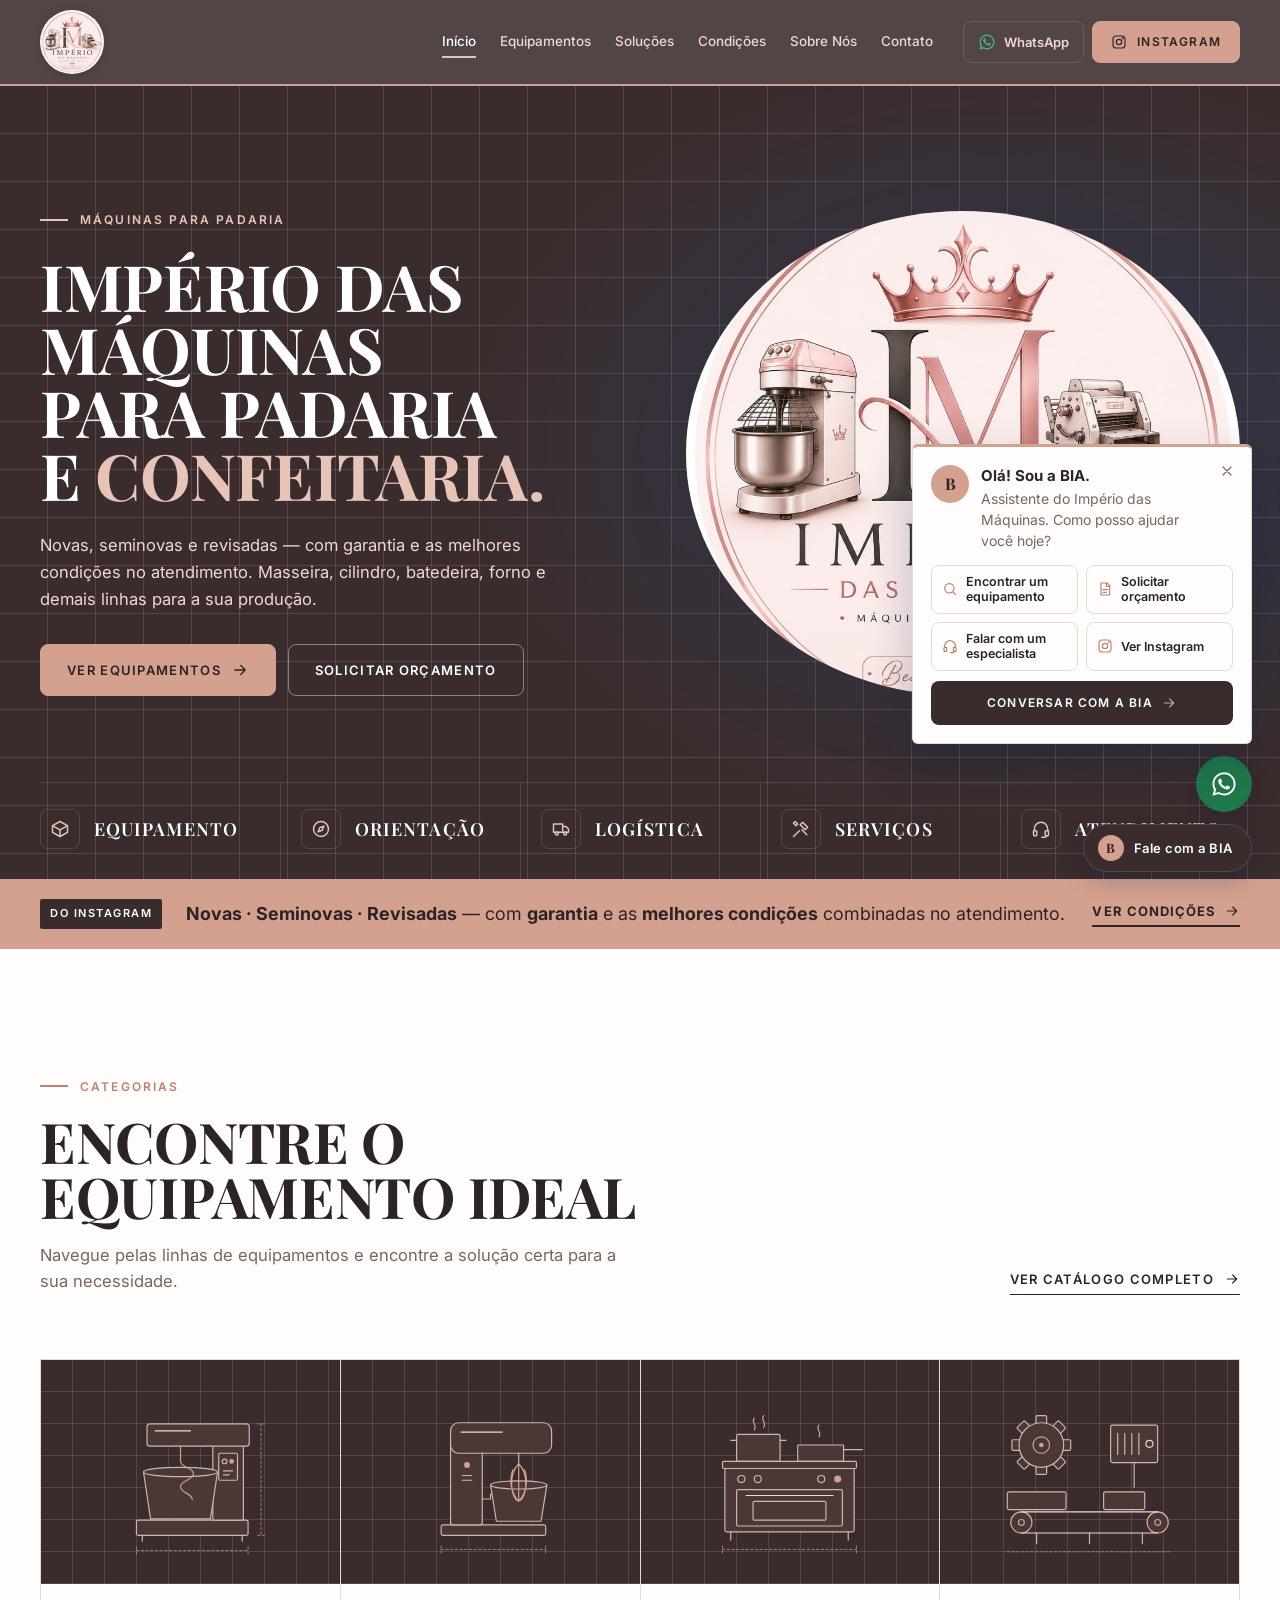
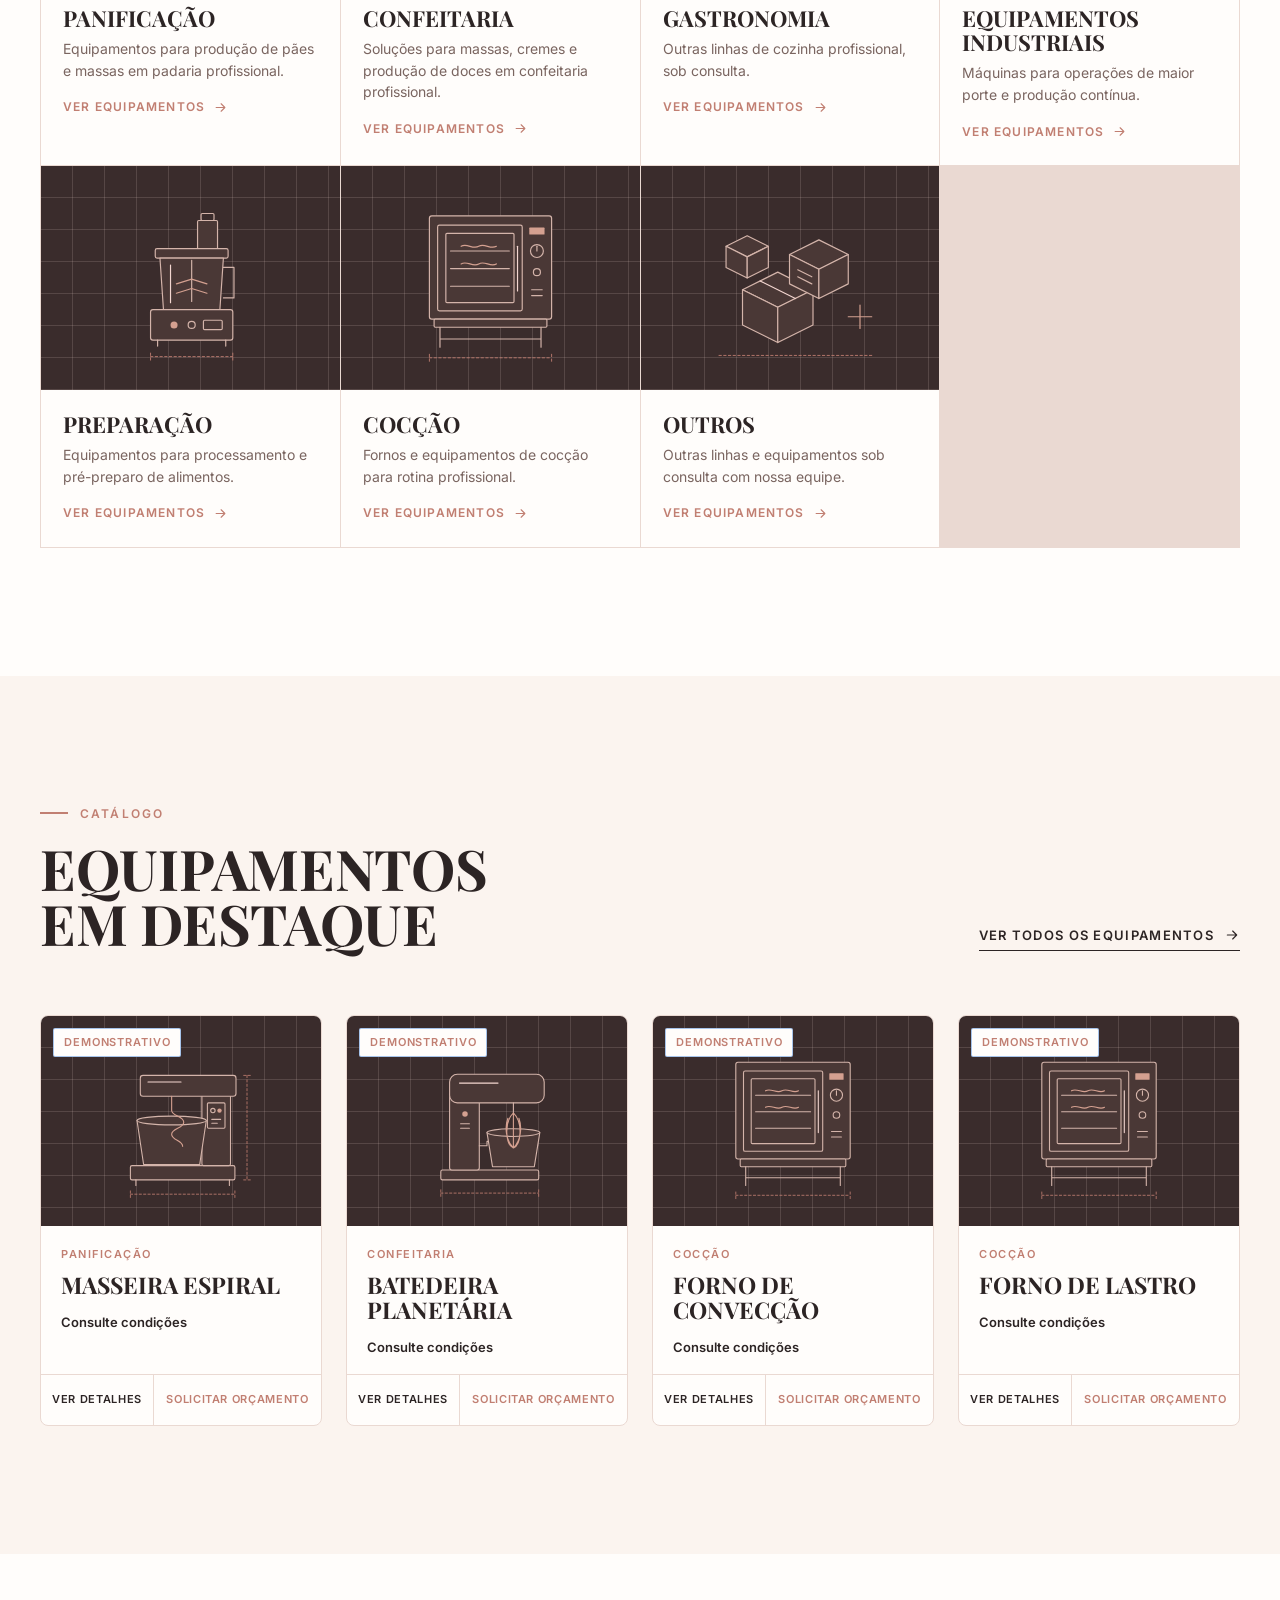
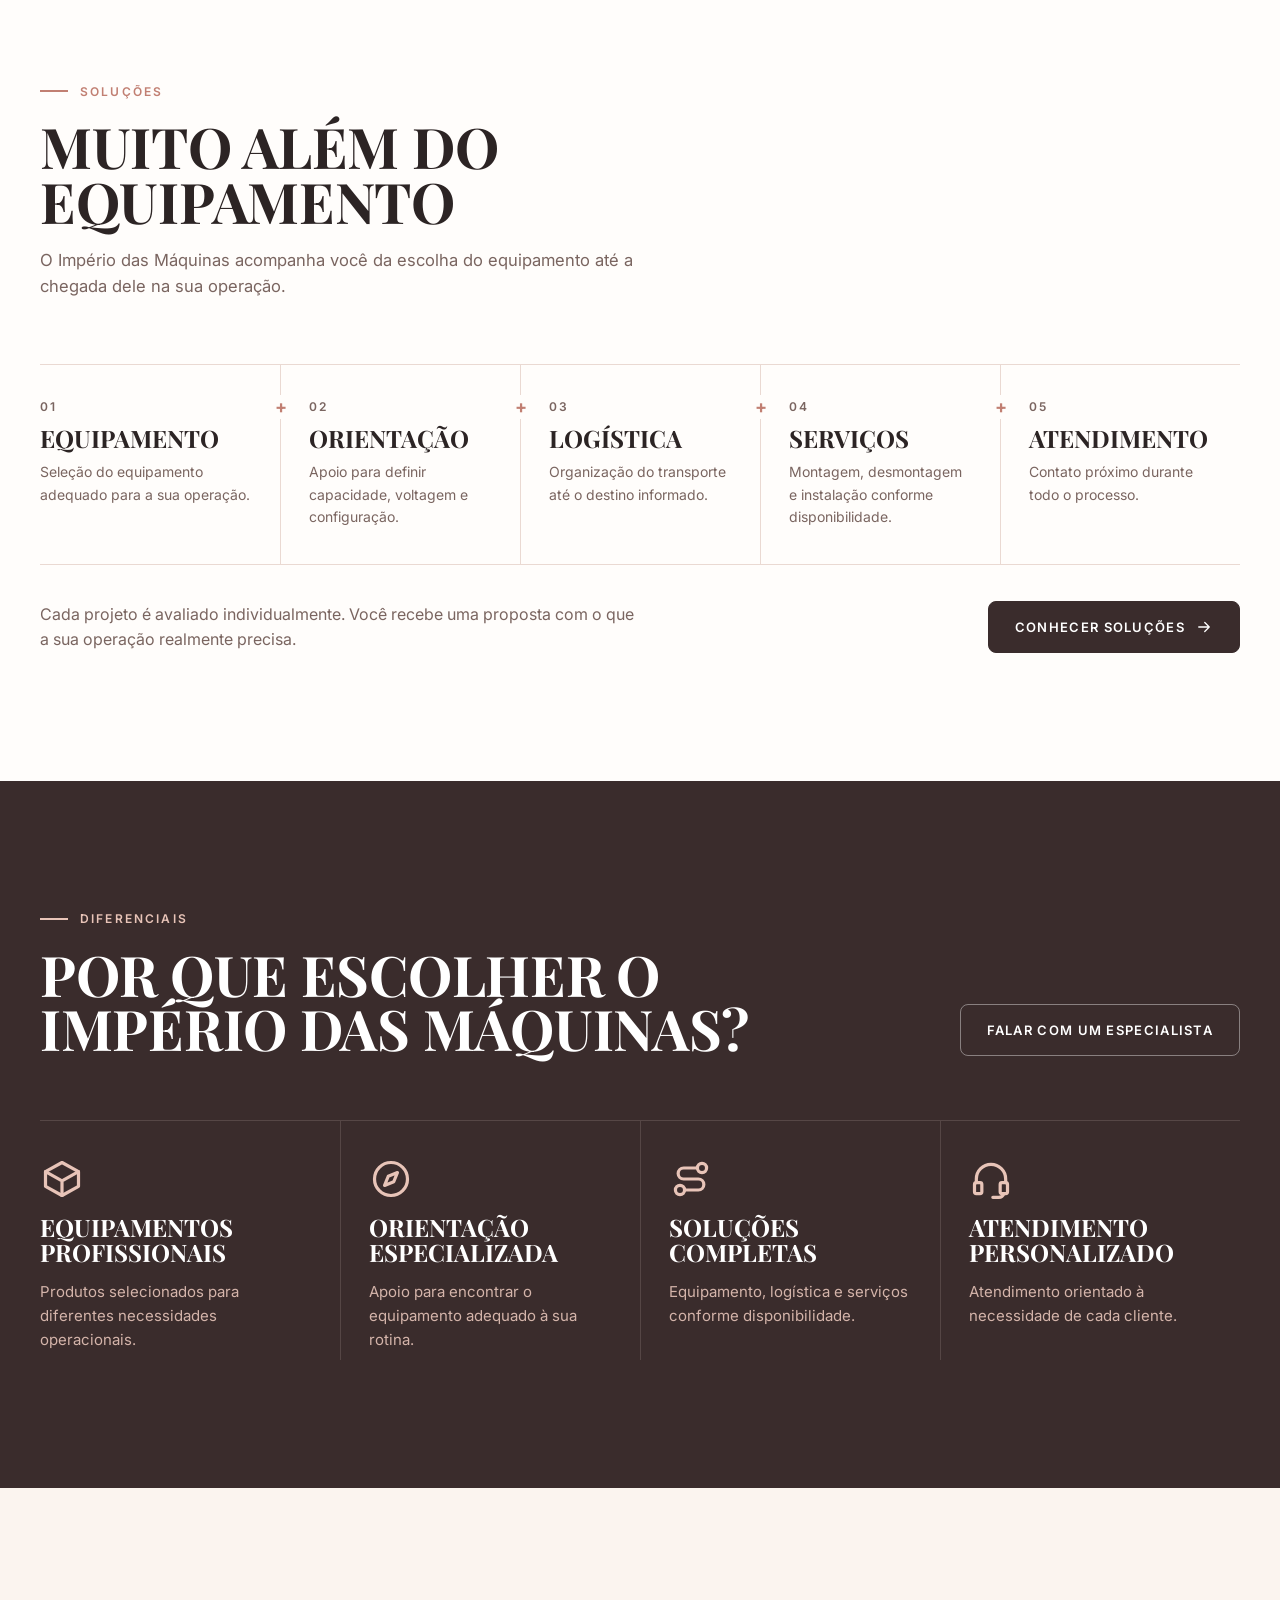
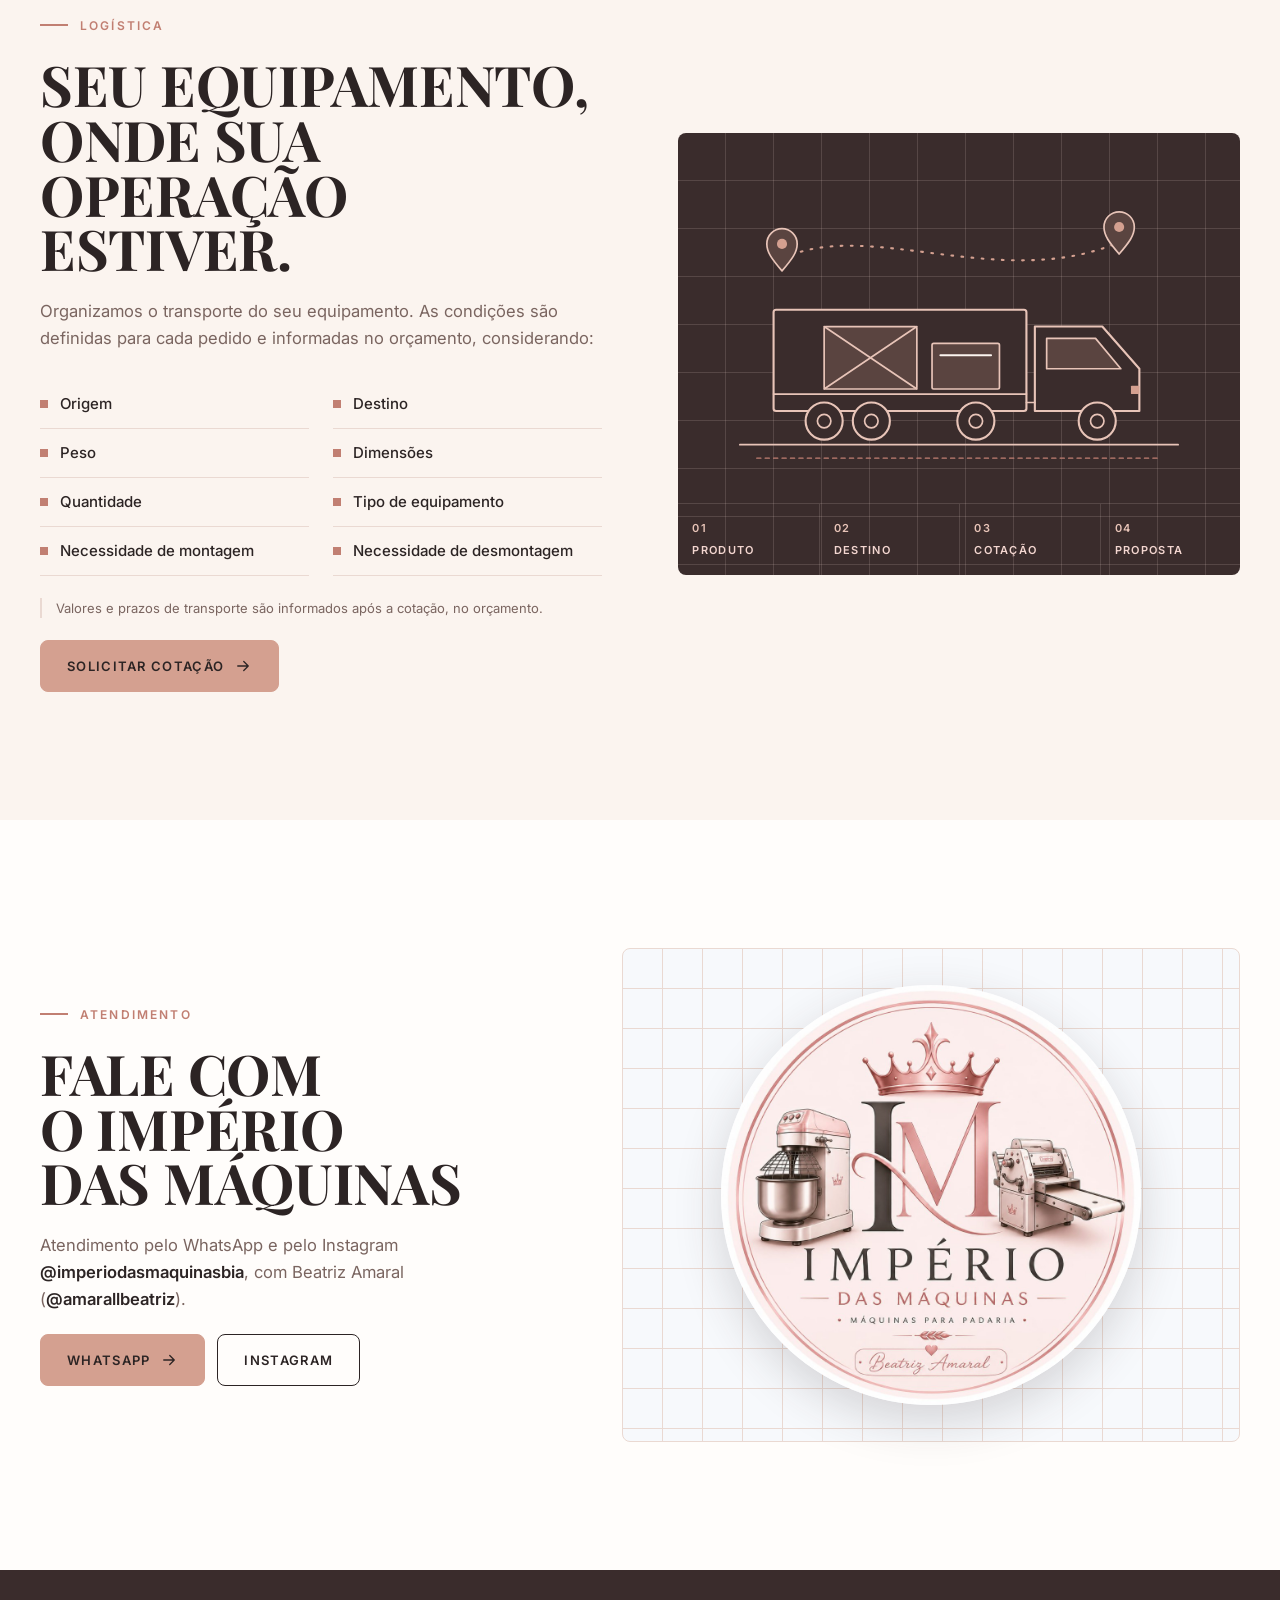
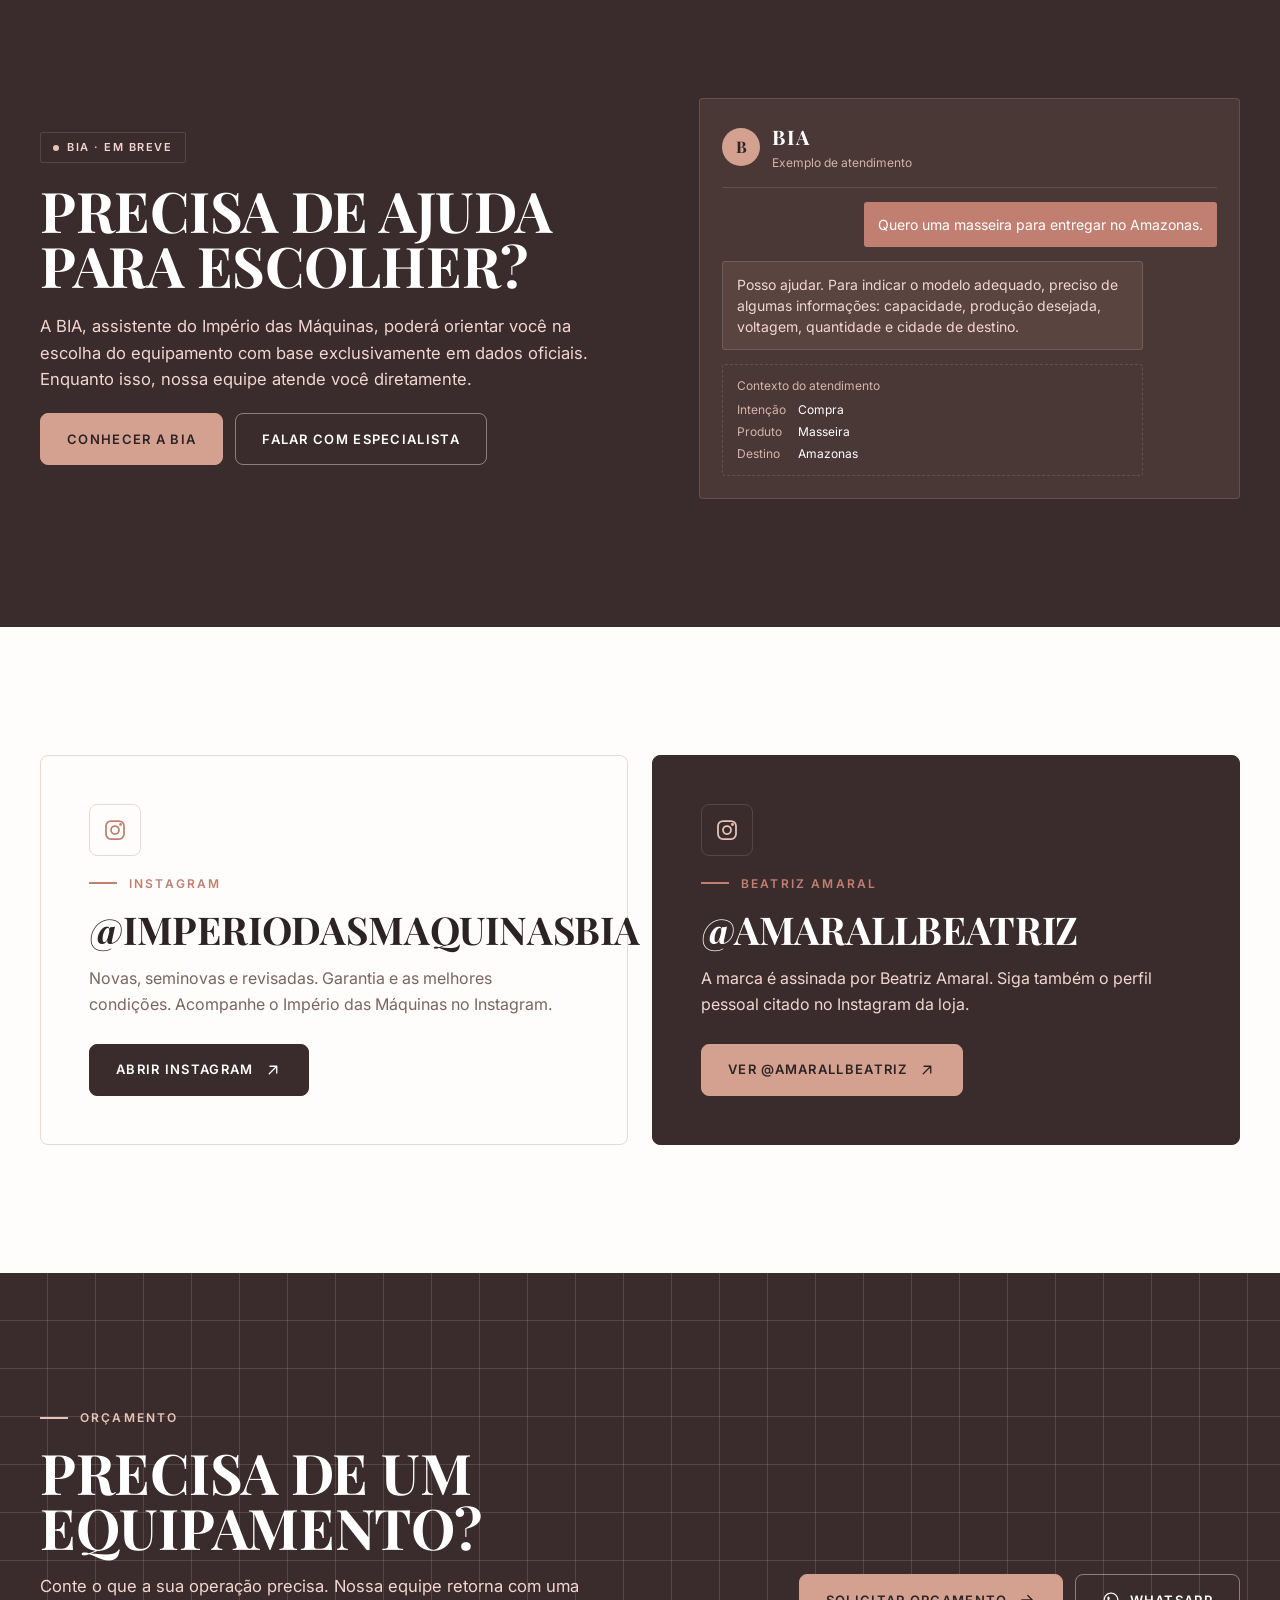
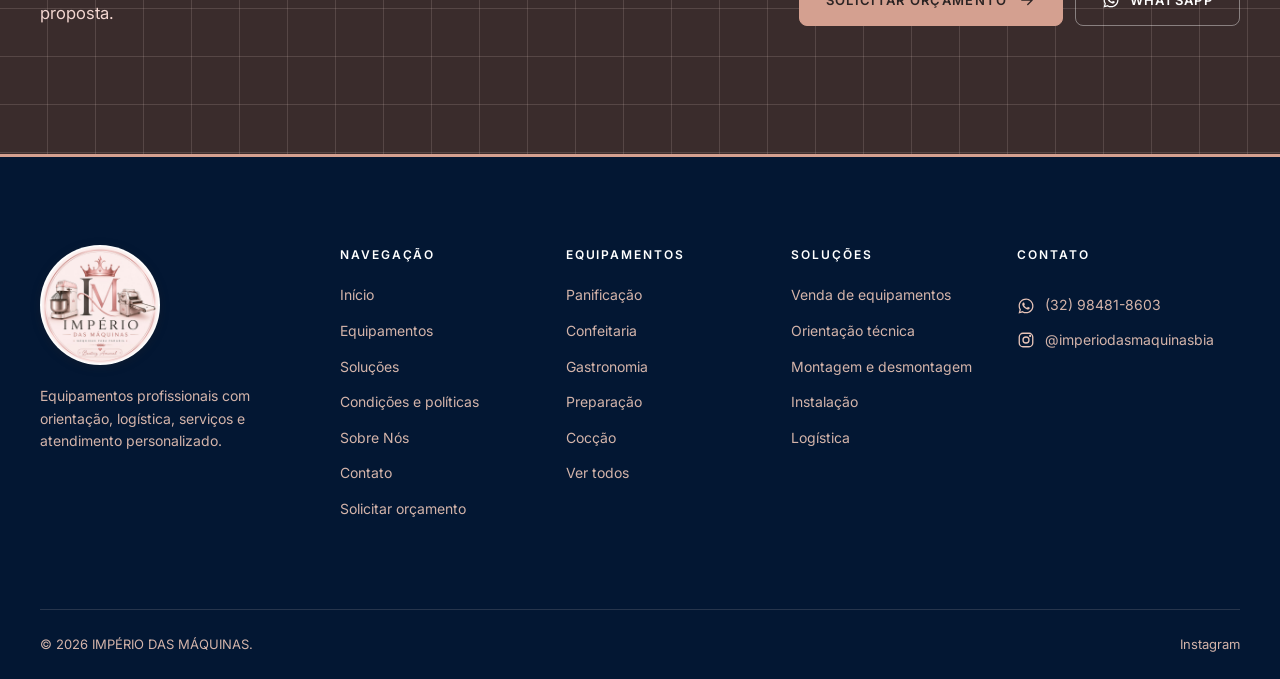
==== index.html @ b2ad22c6 "Publica o site institucional do Império das Máquinas. EOF  Co-authored-by: Cursor <cursoragent@curso" ====
<!doctype html>
<html lang="pt-BR" data-root="">
<head>
  <meta charset="utf-8">
  <meta name="viewport" content="width=device-width, initial-scale=1">
  <title>Império das Máquinas | Padaria e confeitaria</title>
  <meta name="description" content="Império das Máquinas — máquinas para padaria. Novas, seminovas e revisadas, com garantia. Beatriz Amaral. Instagram @imperiodasmaquinasbia.">
  <meta name="theme-color" content="#c48b7c">
  <link rel="icon" href="assets/images/logo-imperio.jpg" type="image/jpeg">
  <link rel="apple-touch-icon" href="assets/images/logo-imperio.jpg">
  <meta property="og:type" content="website">
  <meta property="og:locale" content="pt_BR">
  <meta property="og:site_name" content="Império das Máquinas">
  <meta property="og:title" content="Império das Máquinas | Padaria e confeitaria">
  <meta property="og:description" content="Equipamentos profissionais para padaria e confeitaria, com orientação, logística e serviços.">
  <meta property="og:image" content="assets/images/og-image.png">
  <meta name="twitter:card" content="summary_large_image">
  <link rel="preconnect" href="https://fonts.googleapis.com">
  <link rel="preconnect" href="https://fonts.gstatic.com" crossorigin>
  <link rel="stylesheet" href="https://fonts.googleapis.com/css2?family=Playfair+Display:ital,wght@0,600;0,700;1,500&family=Great+Vibes&family=Inter:wght@400;500;600&display=swap">
  <link rel="preload" as="image" href="assets/illustrations/hero.svg" type="image/svg+xml">
  <script>document.documentElement.classList.add('js');</script>
  <link rel="stylesheet" href="css/global.css">
  <link rel="stylesheet" href="css/header.css">
  <link rel="stylesheet" href="css/home.css">
  <link rel="stylesheet" href="css/products.css">
  <link rel="stylesheet" href="css/axia.css">
  <link rel="stylesheet" href="css/footer.css">
  <link rel="stylesheet" href="css/responsive.css">
</head>
<body data-page="home">
  <a class="skip-link" href="#conteudo">Pular para o conteúdo</a>

  <header class="site-header">
    <div class="container site-header__inner">
      <a class="brand" href="index.html" aria-label="Império das Máquinas — página inicial">
        <img class="brand__logo" src="assets/images/logo-imperio.jpg" width="480" height="445" alt="Império das Máquinas">
      </a>
      <nav class="nav" id="site-nav" aria-label="Navegação principal">
        <ul class="nav__list">
          <li><a class="nav__link" href="index.html" aria-current="page">Início</a></li>
          <li><a class="nav__link" href="pages/equipamentos.html">Equipamentos</a></li>
          <li><a class="nav__link" href="pages/solucoes.html">Soluções</a></li>
          <li><a class="nav__link" href="pages/condicoes.html">Condições</a></li>
          <li><a class="nav__link" href="pages/sobre.html">Sobre Nós</a></li>
          <li><a class="nav__link" href="pages/contato.html">Contato</a></li>
        </ul>
        <div class="nav__mobile-actions">
          <a class="btn btn--whatsapp" href="pages/contato.html#canais" data-whatsapp><span data-icon="whatsapp"></span>Falar pelo WhatsApp</a>
          <a class="btn" href="https://www.instagram.com/imperiodasmaquinasbia/" data-config-link="instagram" target="_blank" rel="noopener"><span data-icon="instagram"></span>Instagram</a>
        </div>
      </nav>
      <div class="header-actions">
        <a class="header-wa" href="pages/contato.html#canais" data-whatsapp><span data-icon="whatsapp"></span>WhatsApp</a>
        <a class="btn btn--sm header-client" href="https://www.instagram.com/imperiodasmaquinasbia/" data-config-link="instagram" target="_blank" rel="noopener"><span data-icon="instagram"></span>Instagram</a>
      </div>
      <button class="nav-toggle" type="button" aria-controls="site-nav" aria-expanded="false" aria-label="Abrir menu"><span></span></button>
    </div>
  </header>

  <main id="conteudo">
    <!-- HERO -->
    <section class="hero blueprint" aria-labelledby="hero-title">
      <div class="container">
        <div class="hero__grid">
          <div class="hero__content on-dark">
            <span class="eyebrow">Máquinas para padaria</span>
            <h1 id="hero-title" class="display h1">Império das Máquinas para padaria e <em>confeitaria.</em></h1>
            <p class="lead">Novas, seminovas e revisadas — com garantia e as melhores condições no atendimento. Masseira, cilindro, batedeira, forno e demais linhas para a sua produção.</p>
            <div class="btn-row">
              <a class="btn" href="pages/equipamentos.html">Ver equipamentos <span class="arrow" data-icon="arrow"></span></a>
              <a class="btn btn--ghost-light" href="pages/orcamento.html">Solicitar orçamento</a>
            </div>
          </div>
          <!-- Para usar foto real: troque o src por assets/images/hero.webp e adicione a classe hero__visual--photo -->
          <div class="hero__visual hero__visual--photo">
            <img src="assets/images/logo-imperio.jpg" alt="Logo Império das Máquinas — Beatriz Amaral" width="640" height="640" fetchpriority="high">
          </div>
        </div>
        <ul class="pillars" aria-label="O que o Império das Máquinas oferece">
          <li class="pillar"><span class="pillar__icon" data-icon="box"></span><span class="pillar__label">Equipamento</span></li>
          <li class="pillar"><span class="pillar__icon" data-icon="compass"></span><span class="pillar__label">Orientação</span></li>
          <li class="pillar"><span class="pillar__icon" data-icon="truck"></span><span class="pillar__label">Logística</span></li>
          <li class="pillar"><span class="pillar__icon" data-icon="tools"></span><span class="pillar__label">Serviços</span></li>
          <li class="pillar"><span class="pillar__icon" data-icon="headset"></span><span class="pillar__label">Atendimento</span></li>
        </ul>
      </div>
    </section>

    <!-- CONDIÇÃO DE PAGAMENTO -->
    <section class="paybar" aria-label="Condição de pagamento">
      <div class="container paybar__inner">
        <span class="paybar__badge">Do Instagram</span>
        <p class="paybar__text"><strong>Novas · Seminovas · Revisadas</strong> — com <strong>garantia</strong> e as <strong>melhores condições</strong> combinadas no atendimento.</p>
        <a class="paybar__link" href="pages/condicoes.html">Ver condições <span data-icon="arrow"></span></a>
      </div>
    </section>

    <!-- CATEGORIAS -->
    <section class="section" aria-labelledby="cat-title">
      <div class="container">
        <div class="section-head section-head--split">
          <div class="section-head reveal" style="margin:0">
            <span class="eyebrow">Categorias</span>
            <h2 id="cat-title" class="display h2">Encontre o equipamento ideal</h2>
            <p class="lead">Navegue pelas linhas de equipamentos e encontre a solução certa para a sua necessidade.</p>
          </div>
          <a class="link-arrow reveal" href="pages/equipamentos.html">Ver catálogo completo <span data-icon="arrow"></span></a>
        </div>
        <div class="cat-grid" data-categories></div>
      </div>
    </section>

    <!-- DESTAQUES -->
    <section class="section section--muted" aria-labelledby="feat-title">
      <div class="container">
        <div class="section-head section-head--split">
          <div class="section-head reveal" style="margin:0">
            <span class="eyebrow">Catálogo</span>
            <h2 id="feat-title" class="display h2">Equipamentos em destaque</h2>
          </div>
          <a class="link-arrow reveal" href="pages/equipamentos.html">Ver todos os equipamentos <span data-icon="arrow"></span></a>
        </div>
        <div class="product-grid product-grid--4" data-featured></div>
      </div>
    </section>

    <!-- MUITO ALÉM DO EQUIPAMENTO -->
    <section class="section" aria-labelledby="sol-title">
      <div class="container">
        <div class="section-head reveal">
          <span class="eyebrow">Soluções</span>
          <h2 id="sol-title" class="display h2">Muito além do equipamento</h2>
          <p class="lead">O Império das Máquinas acompanha você da escolha do equipamento até a chegada dele na sua operação.</p>
        </div>
        <ol class="chain">
          <li class="chain__item reveal"><span class="chain__index">01</span><h3 class="chain__title">Equipamento</h3><p class="chain__text">Seleção do equipamento adequado para a sua operação.</p></li>
          <li class="chain__item reveal" style="--delay:.06s"><span class="chain__index">02</span><h3 class="chain__title">Orientação</h3><p class="chain__text">Apoio para definir capacidade, voltagem e configuração.</p></li>
          <li class="chain__item reveal" style="--delay:.12s"><span class="chain__index">03</span><h3 class="chain__title">Logística</h3><p class="chain__text">Organização do transporte até o destino informado.</p></li>
          <li class="chain__item reveal" style="--delay:.18s"><span class="chain__index">04</span><h3 class="chain__title">Serviços</h3><p class="chain__text">Montagem, desmontagem e instalação conforme disponibilidade.</p></li>
          <li class="chain__item reveal" style="--delay:.24s"><span class="chain__index">05</span><h3 class="chain__title">Atendimento</h3><p class="chain__text">Contato próximo durante todo o processo.</p></li>
        </ol>
        <div class="chain-foot reveal">
          <p>Cada projeto é avaliado individualmente. Você recebe uma proposta com o que a sua operação realmente precisa.</p>
          <a class="btn btn--dark" href="pages/solucoes.html">Conhecer soluções <span class="arrow" data-icon="arrow"></span></a>
        </div>
      </div>
    </section>

    <!-- DIFERENCIAIS -->
    <section class="section section--dark" aria-labelledby="diff-title">
      <div class="container">
        <div class="section-head section-head--split">
          <div class="section-head reveal" style="margin:0">
            <span class="eyebrow">Diferenciais</span>
            <h2 id="diff-title" class="display h2">Por que escolher o Império das Máquinas?</h2>
          </div>
          <a class="btn btn--ghost-light reveal" href="pages/contato.html#canais" data-whatsapp>Falar com um especialista</a>
        </div>
        <div class="diff-grid">
          <article class="diff reveal"><span class="diff__icon" data-icon="box"></span><h3 class="diff__title">Equipamentos profissionais</h3><p class="diff__text">Produtos selecionados para diferentes necessidades operacionais.</p></article>
          <article class="diff reveal" style="--delay:.06s"><span class="diff__icon" data-icon="compass"></span><h3 class="diff__title">Orientação especializada</h3><p class="diff__text">Apoio para encontrar o equipamento adequado à sua rotina.</p></article>
          <article class="diff reveal" style="--delay:.12s"><span class="diff__icon" data-icon="route"></span><h3 class="diff__title">Soluções completas</h3><p class="diff__text">Equipamento, logística e serviços conforme disponibilidade.</p></article>
          <article class="diff reveal" style="--delay:.18s"><span class="diff__icon" data-icon="headset"></span><h3 class="diff__title">Atendimento personalizado</h3><p class="diff__text">Atendimento orientado à necessidade de cada cliente.</p></article>
        </div>
      </div>
    </section>

    <!-- LOGÍSTICA -->
    <section class="section section--muted" aria-labelledby="log-title">
      <div class="container logistics">
        <div class="logistics__content reveal">
          <span class="eyebrow">Logística</span>
          <h2 id="log-title" class="display h2">Seu equipamento, onde sua operação estiver.</h2>
          <p class="lead">Organizamos o transporte do seu equipamento. As condições são definidas para cada pedido e informadas no orçamento, considerando:</p>
          <ul class="factor-list">
            <li>Origem</li><li>Destino</li><li>Peso</li><li>Dimensões</li><li>Quantidade</li><li>Tipo de equipamento</li><li>Necessidade de montagem</li><li>Necessidade de desmontagem</li>
          </ul>
          <p class="note">Valores e prazos de transporte são informados após a cotação, no orçamento.</p>
          <a class="btn" href="pages/orcamento.html">Solicitar cotação <span class="arrow" data-icon="arrow"></span></a>
        </div>
        <div class="logistics__visual blueprint reveal" style="--delay:.1s">
          <img src="assets/illustrations/logistica.svg" alt="Ilustração de caminhão transportando equipamentos entre origem e destino" width="560" height="320" loading="lazy">
          <ol class="flow">
            <li><span>01</span>Produto</li>
            <li><span>02</span>Destino</li>
            <li><span>03</span>Cotação</li>
            <li><span>04</span>Proposta</li>
          </ol>
        </div>
      </div>
    </section>

    <section class="section" aria-labelledby="presence-title">
      <div class="container presence">
        <div class="presence__content reveal">
          <span class="eyebrow">Atendimento</span>
          <h2 id="presence-title" class="display h2">Fale com o Império das Máquinas</h2>
          <p class="lead">Atendimento pelo WhatsApp e pelo Instagram <strong>@imperiodasmaquinasbia</strong>, com Beatriz Amaral (<strong>@amarallbeatriz</strong>).</p>
          <div class="btn-row">
            <a class="btn" href="pages/contato.html#canais" data-whatsapp>WhatsApp <span class="arrow" data-icon="arrow"></span></a>
            <a class="btn btn--ghost" href="https://www.instagram.com/imperiodasmaquinasbia/" data-config-link="instagram" target="_blank" rel="noopener">Instagram</a>
          </div>
        </div>
        <div class="presence__map reveal" style="--delay:.1s">
          <img src="assets/images/logo-imperio.jpg" alt="Logo circular Império das Máquinas" width="480" height="480" loading="lazy" style="width:min(420px,100%);height:auto;border-radius:50%;margin:0 auto;display:block;box-shadow:0 16px 48px rgba(58,44,44,.18)">
        </div>
      </div>
    </section>

    <!-- BIA -->
    <section class="section section--dark" aria-labelledby="axia-title-home">
      <div class="container axia-band">
        <div class="axia-band__content reveal">
          <span class="badge-soon">BIA · Em breve</span>
          <h2 id="axia-title-home" class="display h2" style="color:#fff">Precisa de ajuda para escolher?</h2>
          <p class="lead">A BIA, assistente do Império das Máquinas, poderá orientar você na escolha do equipamento com base exclusivamente em dados oficiais. Enquanto isso, nossa equipe atende você diretamente.</p>
          <div class="btn-row">
            <button type="button" class="btn" data-axia-open>Conhecer a BIA</button>
            <a class="btn btn--ghost-light" href="pages/contato.html#canais" data-whatsapp>Falar com especialista</a>
          </div>
        </div>
        <div class="axia-mock reveal" style="--delay:.1s" aria-label="Exemplo ilustrativo de atendimento da BIA" role="img">
          <div class="axia-mock__head"><span class="axia__avatar" aria-hidden="true">B</span><div><strong>BIA</strong><small>Exemplo de atendimento</small></div></div>
          <p class="bubble bubble--user">Quero uma masseira para entregar no Amazonas.</p>
          <p class="bubble bubble--bot">Posso ajudar. Para indicar o modelo adequado, preciso de algumas informações: capacidade, produção desejada, voltagem, quantidade e cidade de destino.</p>
          <div class="bubble bubble--meta">
            Contexto do atendimento
            <dl><dt>Intenção</dt><dd>Compra</dd><dt>Produto</dt><dd>Masseira</dd><dt>Destino</dt><dd>Amazonas</dd></dl>
          </div>
        </div>
      </div>
    </section>

    <!-- CLIENTES + INSTAGRAM -->
    <section class="section" aria-label="Instagram">
      <div class="container duo">
        <article class="panel reveal">
          <span class="panel__icon" data-icon="instagram"></span>
          <span class="eyebrow">Instagram</span>
          <h2 class="display">@imperiodasmaquinasbia</h2>
          <p>Novas, seminovas e revisadas. Garantia e as melhores condições. Acompanhe o Império das Máquinas no Instagram.</p>
          <div class="btn-row">
            <a class="btn btn--dark" href="https://www.instagram.com/imperiodasmaquinasbia/" data-config-link="instagram" target="_blank" rel="noopener">Abrir Instagram <span class="arrow" data-icon="arrow-up-right"></span></a>
          </div>
        </article>
        <article class="panel panel--dark reveal" style="--delay:.08s">
          <span class="panel__icon" data-icon="instagram"></span>
          <span class="eyebrow">Beatriz Amaral</span>
          <h2 class="display">@amarallbeatriz</h2>
          <p>A marca é assinada por Beatriz Amaral. Siga também o perfil pessoal citado no Instagram da loja.</p>
          <div class="btn-row">
            <a class="btn" href="https://www.instagram.com/amarallbeatriz/" target="_blank" rel="noopener">Ver @amarallbeatriz <span class="arrow" data-icon="arrow-up-right"></span></a>
          </div>
        </article>
      </div>
    </section>

    <!-- CTA FINAL -->
    <section class="section cta-final blueprint" aria-labelledby="cta-title">
      <div class="container cta-final__inner on-dark">
        <div class="reveal">
          <span class="eyebrow">Orçamento</span>
          <h2 id="cta-title" class="display h2" style="margin-top:18px">Precisa de um equipamento?</h2>
          <p class="lead">Conte o que a sua operação precisa. Nossa equipe retorna com uma proposta.</p>
        </div>
        <div class="btn-row reveal" style="--delay:.08s">
          <a class="btn" href="pages/orcamento.html">Solicitar orçamento <span class="arrow" data-icon="arrow"></span></a>
          <a class="btn btn--ghost-light" href="pages/contato.html#canais" data-whatsapp><span data-icon="whatsapp"></span>WhatsApp</a>
        </div>
      </div>
    </section>
  </main>

  <footer class="site-footer">
    <div class="container">
      <div class="footer-top">
        <div class="footer-brand">
          <a class="brand" href="index.html" aria-label="Império das Máquinas — página inicial">
            <img class="brand__logo brand__logo--footer" src="assets/images/logo-imperio.jpg" width="480" height="445" alt="Império das Máquinas">
          </a>
          <p>Equipamentos profissionais com orientação, logística, serviços e atendimento personalizado.</p>
        </div>
        <nav class="footer-col" aria-label="Navegação do rodapé">
          <h2>Navegação</h2>
          <ul>
            <li><a href="index.html">Início</a></li>
            <li><a href="pages/equipamentos.html">Equipamentos</a></li>
            <li><a href="pages/solucoes.html">Soluções</a></li>
            <li><a href="pages/condicoes.html">Condições e políticas</a></li>
            <li><a href="pages/sobre.html">Sobre Nós</a></li>
            <li><a href="pages/contato.html">Contato</a></li>
            <li><a href="pages/orcamento.html">Solicitar orçamento</a></li>
          </ul>
        </nav>
        <div class="footer-col">
          <h2>Equipamentos</h2>
          <ul>
            <li><a href="pages/equipamentos.html?categoria=panificacao">Panificação</a></li>
            <li><a href="pages/equipamentos.html?categoria=confeitaria">Confeitaria</a></li>
            <li><a href="pages/equipamentos.html?categoria=gastronomia">Gastronomia</a></li>
            <li><a href="pages/equipamentos.html?categoria=preparacao">Preparação</a></li>
            <li><a href="pages/equipamentos.html?categoria=coccao">Cocção</a></li>
            <li><a href="pages/equipamentos.html">Ver todos</a></li>
          </ul>
        </div>
        <div class="footer-col">
          <h2>Soluções</h2>
          <ul>
            <li><a href="pages/solucoes.html#venda">Venda de equipamentos</a></li>
            <li><a href="pages/solucoes.html#orientacao">Orientação técnica</a></li>
            <li><a href="pages/solucoes.html#montagem">Montagem e desmontagem</a></li>
            <li><a href="pages/solucoes.html#instalacao">Instalação</a></li>
            <li><a href="pages/solucoes.html#logistica">Logística</a></li>
          </ul>
        </div>
        <div class="footer-col footer-contact">
          <h2>Contato</h2>
          <a href="pages/contato.html#canais" data-whatsapp><span data-icon="whatsapp"></span><span data-whatsapp-number>WhatsApp</span></a>
          <a data-config-link="email" hidden><span data-icon="mail"></span><span data-label></span></a>
          <a data-config-link="telefone" hidden><span data-icon="phone"></span><span data-label></span></a>
          <a href="https://www.instagram.com/imperiodasmaquinasbia/" data-config-link="instagram" target="_blank" rel="noopener"><span data-icon="instagram"></span>@imperiodasmaquinasbia</a>
        </div>
      </div>
      <div class="footer-bottom">
        <p>© <span data-year>2026</span> IMPÉRIO DAS MÁQUINAS. <span data-empresa-cnpj></span></p>
        <a href="https://www.instagram.com/imperiodasmaquinasbia/" data-config-link="instagram" target="_blank" rel="noopener">Instagram</a>
      </div>
    </div>
  </footer>

  <script src="js/config.js"></script>
  <script src="js/icons.js"></script>
  <script src="js/whatsapp.js"></script>
  <script src="js/data/categories.js"></script>
  <script src="js/data/products.js"></script>
  <script src="js/services/product-service.js"></script>
  <script src="js/services/axia-service.js"></script>
  <script src="js/data/brasil-mapa.js"></script>
  <script src="js/main.js"></script>
  <script src="js/products.js"></script>
  <script src="js/map.js"></script>
  <script src="js/axia.js"></script>
</body>
</html>
---- css/global.css ----
/* ==========================================================================
   IMPÉRIO DAS MÁQUINAS — Tokens e base
   Paleta da logo: blush, rose gold, creme e carvão.
   --c-yellow permanece como token de CTA (agora rose gold).
   ========================================================================== */
:root {
  --c-ink: #3a2c2c;
  --c-graphite: #4a3836;
  --c-graphite-2: #5a4440;
  --c-steel: #6b4f4a;
  --c-line-dark: rgba(255, 232, 224, 0.14);
  --c-text-dark: #f3d6d0;
  --c-muted-dark: #d4b4aa;

  --c-bg: #fbf4ef;
  --c-white: #fffdfb;
  --c-text: #2c2424;
  --c-muted: #7a6560;
  --c-line: #ead9d2;

  --c-accent: #c17f72;
  --c-accent-hover: #a8685c;
  --c-accent-bright: #e8c4b8;
  --c-yellow: #d4a090;
  --c-yellow-hover: #e0b4a6;
  --c-on-yellow: #2c2424;
  --c-success: #1f7a4a;
  --c-error: #b42318;

  --f-display: 'Playfair Display', Georgia, 'Times New Roman', serif;
  --f-script: 'Great Vibes', 'Segoe Script', cursive;
  --f-body: 'Inter', system-ui, -apple-system, 'Segoe UI', Roboto, Arial, sans-serif;

  --container: 1240px;
  --gutter: clamp(20px, 4vw, 40px);
  --section-y: clamp(72px, 10vw, 128px);
  --header-h: 84px;
  --radius: 8px;
  --ease: cubic-bezier(0.2, 0.7, 0.2, 1);
}

*,
*::before,
*::after { box-sizing: border-box; }

html {
  -webkit-text-size-adjust: 100%;
  scroll-behavior: smooth;
  scroll-padding-top: calc(var(--header-h) + 16px);
}

body {
  margin: 0;
  font-family: var(--f-body);
  font-size: 16px;
  line-height: 1.6;
  color: var(--c-text);
  background: var(--c-white);
  -webkit-font-smoothing: antialiased;
  overflow-x: hidden;
}

[hidden] { display: none !important; }
img, svg { display: block; max-width: 100%; }
img { height: auto; }
a { color: inherit; text-decoration: none; }
button, input, select, textarea { font: inherit; color: inherit; }
button { cursor: pointer; }
ul, ol { margin: 0; padding: 0; list-style: none; }
h1, h2, h3, h4, p { margin: 0; }

:focus-visible {
  outline: 2px solid var(--c-accent);
  outline-offset: 3px;
}
.site-header :focus-visible,
.site-footer :focus-visible,
.section--dark :focus-visible,
.blueprint :focus-visible,
.on-dark :focus-visible { outline-color: var(--c-accent-bright); }

.skip-link {
  position: absolute;
  left: 16px;
  top: -60px;
  z-index: 1000;
  padding: 12px 18px;
  background: var(--c-accent);
  color: #fff;
  font-weight: 600;
}
.skip-link:focus { top: 12px; }

.sr-only {
  position: absolute !important;
  width: 1px; height: 1px;
  padding: 0; margin: -1px;
  overflow: hidden; clip: rect(0, 0, 0, 0);
  white-space: nowrap; border: 0;
}

/* ---------- Layout ---------- */
.container {
  width: 100%;
  max-width: calc(var(--container) + var(--gutter) * 2);
  margin-inline: auto;
  padding-inline: var(--gutter);
}

.section { padding-block: var(--section-y); }
.section--muted { background: var(--c-bg); }
.section--dark { background: var(--c-ink); color: var(--c-text-dark); }
.section--tight { padding-block: clamp(56px, 7vw, 88px); }

.blueprint {
  background-color: var(--c-ink);
  background-image:
    linear-gradient(var(--c-line-dark) 1px, transparent 1px),
    linear-gradient(90deg, var(--c-line-dark) 1px, transparent 1px);
  background-size: 48px 48px;
  background-position: -1px -1px;
}

/* ---------- Typography ---------- */
.eyebrow {
  display: inline-flex;
  align-items: center;
  gap: 12px;
  font-size: 12px;
  font-weight: 600;
  letter-spacing: 0.18em;
  text-transform: uppercase;
  color: var(--c-accent);
}
.eyebrow::before {
  content: '';
  width: 28px;
  height: 2px;
  background: currentColor;
}
.section--dark .eyebrow,
.on-dark .eyebrow { color: var(--c-accent-bright); }

.display {
  font-family: var(--f-display);
  font-weight: 700;
  line-height: 0.98;
  letter-spacing: -0.005em;
  text-transform: uppercase;
  text-wrap: balance;
}

.h1 { font-size: clamp(2.5rem, 5vw, 4.25rem); }
.h2 { font-size: clamp(2.1rem, 4.4vw, 3.5rem); }
.h3 { font-size: clamp(1.4rem, 2vw, 1.7rem); line-height: 1.1; }

.section-head {
  display: grid;
  gap: 18px;
  max-width: 720px;
  margin-bottom: clamp(40px, 5vw, 64px);
}
.section-head--split {
  max-width: none;
  grid-template-columns: minmax(0, 1fr) auto;
  align-items: end;
  gap: 24px 48px;
}
.section-head h2 { color: var(--c-text); }
.section--dark .section-head h2,
.on-dark h2 { color: #fff; }

.lead {
  font-size: clamp(1.02rem, 1.3vw, 1.15rem);
  color: var(--c-muted);
  max-width: 60ch;
}
.section--dark .lead,
.on-dark .lead { color: var(--c-text-dark); }

/* ---------- Buttons ---------- */
.btn {
  --btn-bg: var(--c-yellow);
  --btn-fg: var(--c-on-yellow);
  --btn-bd: var(--c-yellow);
  display: inline-flex;
  align-items: center;
  justify-content: center;
  gap: 10px;
  min-height: 52px;
  padding: 0 26px;
  border: 1px solid var(--btn-bd);
  border-radius: var(--radius);
  background: var(--btn-bg);
  color: var(--btn-fg);
  font-size: 13px;
  font-weight: 600;
  letter-spacing: 0.1em;
  text-transform: uppercase;
  line-height: 1;
  white-space: nowrap;
  transition: background-color 0.2s var(--ease), border-color 0.2s var(--ease), color 0.2s var(--ease), transform 0.2s var(--ease);
}
.btn:hover { --btn-bg: var(--c-yellow-hover); --btn-bd: var(--c-yellow-hover); }
.btn:active { transform: translateY(1px); }
.btn svg { width: 18px; height: 18px; flex: none; }
.btn .arrow { transition: transform 0.2s var(--ease); }
.btn:hover .arrow { transform: translateX(3px); }

.btn--ghost { --btn-bg: transparent; --btn-fg: var(--c-text); --btn-bd: var(--c-text); }
.btn--ghost:hover { --btn-bg: var(--c-text); --btn-fg: #fff; --btn-bd: var(--c-text); }

.btn--ghost-light { --btn-bg: transparent; --btn-fg: #fff; --btn-bd: rgba(255, 255, 255, 0.4); }
.btn--ghost-light:hover { --btn-bg: #fff; --btn-fg: var(--c-ink); --btn-bd: #fff; }

.btn--dark { --btn-bg: var(--c-ink); --btn-fg: #fff; --btn-bd: var(--c-ink); }
.btn--dark:hover { --btn-bg: var(--c-steel); --btn-bd: var(--c-steel); }

.btn--whatsapp { --btn-bg: #1f7a4a; --btn-fg: #fff; --btn-bd: #1f7a4a; }
.btn--whatsapp:hover { --btn-bg: #17603a; --btn-bd: #17603a; }

.btn--sm { min-height: 42px; padding: 0 18px; font-size: 12px; }
.btn--block { width: 100%; }

.link-arrow {
  display: inline-flex;
  align-items: center;
  gap: 10px;
  font-size: 13px;
  font-weight: 600;
  letter-spacing: 0.1em;
  text-transform: uppercase;
  color: var(--c-text);
  border-bottom: 1px solid currentColor;
  padding-bottom: 4px;
  transition: color 0.2s var(--ease), gap 0.2s var(--ease);
}
.link-arrow:hover { color: var(--c-accent); gap: 14px; }
.link-arrow svg { width: 16px; height: 16px; }
.section--dark .link-arrow,
.on-dark .link-arrow { color: #fff; }
.section--dark .link-arrow:hover,
.on-dark .link-arrow:hover { color: var(--c-accent-bright); }

.btn-row { display: flex; flex-wrap: wrap; gap: 12px; }

/* ---------- Icons ---------- */
:where([data-icon]) { display: inline-flex; }
:where([data-icon]) svg { width: 1em; height: 1em; }

/* ---------- Reveal ---------- */
.js .reveal {
  opacity: 0;
  transform: translateY(18px);
  transition: opacity 0.7s var(--ease), transform 0.7s var(--ease);
  transition-delay: var(--delay, 0s);
}
.js .reveal.is-visible { opacity: 1; transform: none; }

@media (prefers-reduced-motion: reduce) {
  html { scroll-behavior: auto; }
  *, *::before, *::after { transition-duration: 0.01ms !important; animation-duration: 0.01ms !important; }
  .js .reveal { opacity: 1; transform: none; }
}

/* ---------- Page hero (inner pages) ---------- */
.page-hero {
  position: relative;
  padding-block: clamp(64px, 9vw, 112px) clamp(48px, 7vw, 80px);
  color: var(--c-text-dark);
  overflow: hidden;
}
.page-hero h1 { color: #fff; margin-top: 18px; max-width: 16ch; }
.page-hero .lead { margin-top: 20px; }
.page-hero::after {
  content: '';
  position: absolute;
  inset: auto 0 0 0;
  height: 1px;
  background: var(--c-line-dark);
}

.breadcrumb {
  display: flex;
  flex-wrap: wrap;
  gap: 8px;
  font-size: 13px;
  color: var(--c-muted-dark);
}
.breadcrumb a:hover { color: #fff; }
.breadcrumb li + li::before { content: '/'; margin-right: 8px; opacity: 0.5; }
.breadcrumb--light { color: var(--c-muted); }
.breadcrumb--light a:hover { color: var(--c-text); }

/* ---------- Misc ---------- */
.tag {
  display: inline-flex;
  align-items: center;
  gap: 6px;
  padding: 5px 10px;
  border: 1px solid var(--c-line);
  border-radius: 2px;
  font-size: 11px;
  font-weight: 600;
  letter-spacing: 0.08em;
  text-transform: uppercase;
  color: var(--c-muted);
  background: var(--c-white);
}
.tag--demo { border-color: rgba(0, 87, 200, 0.35); color: var(--c-accent); }

.divider { height: 1px; background: var(--c-line); border: 0; margin: 0; }
---- css/header.css ----
/* ==========================================================================
   Header
   ========================================================================== */
.site-header {
  position: sticky;
  top: 0;
  z-index: 100;
  background: rgba(58, 44, 44, 0.96);
  border-bottom: 2px solid var(--c-yellow);
  color: #fff;
  transition: background-color 0.3s var(--ease);
}
@supports (backdrop-filter: blur(8px)) {
  .site-header { background: rgba(58, 44, 44, 0.88); backdrop-filter: blur(12px) saturate(140%); }
}

.site-header__inner {
  display: flex;
  align-items: center;
  gap: 32px;
  height: var(--header-h);
}

/* Brand */
.brand {
  display: inline-flex;
  align-items: center;
  gap: 12px;
  flex: none;
}
.brand__logo {
  width: 64px;
  height: 64px;
  object-fit: cover;
  border-radius: 50%;
  background: #fffdfb;
  flex: none;
  box-shadow: 0 2px 10px rgba(44, 36, 36, 0.28);
}
.brand__logo--footer { width: 120px; height: 120px; }
.brand__mark { width: 40px; height: 40px; flex: none; }
.brand__text { display: grid; line-height: 1; }
.brand__name {
  font-family: var(--f-display);
  font-weight: 700;
  font-size: 24px;
  letter-spacing: 0.04em;
}
.brand__tag {
  margin-top: 4px;
  font-size: 9.5px;
  font-weight: 600;
  letter-spacing: 0.42em;
  color: var(--c-muted-dark);
}

/* Nav */
.nav { margin-left: auto; }
.nav__list { display: flex; align-items: center; gap: 4px; }
.nav__link {
  position: relative;
  display: inline-flex;
  align-items: center;
  height: 44px;
  padding: 0 14px;
  font-size: 14px;
  font-weight: 500;
  color: var(--c-text-dark);
  transition: color 0.2s var(--ease);
}
.nav__link::after {
  content: '';
  position: absolute;
  left: 14px;
  right: 14px;
  bottom: 6px;
  height: 2px;
  background: var(--c-accent-bright);
  transform: scaleX(0);
  transform-origin: left;
  transition: transform 0.25s var(--ease);
}
.nav__link:hover { color: #fff; }
.nav__link:hover::after,
.nav__link[aria-current='page']::after { transform: scaleX(1); }
.nav__link[aria-current='page'] { color: #fff; }

.nav__mobile-actions { display: none; }

/* Actions */
.header-actions {
  display: flex;
  align-items: center;
  gap: 8px;
  flex: none;
}
.header-wa {
  display: inline-flex;
  align-items: center;
  gap: 8px;
  height: 42px;
  padding: 0 14px;
  font-size: 13px;
  font-weight: 600;
  color: var(--c-text-dark);
  border: 1px solid var(--c-line-dark);
  border-radius: var(--radius);
  transition: color 0.2s var(--ease), border-color 0.2s var(--ease);
}
.header-wa svg { width: 18px; height: 18px; color: #3fbf7f; }
.header-wa:hover { color: #fff; border-color: rgba(255, 255, 255, 0.3); }
.header-client svg { width: 16px; height: 16px; }

/* Toggle */
.nav-toggle {
  display: none;
  position: relative;
  width: 44px;
  height: 44px;
  margin-left: auto;
  padding: 0;
  border: 1px solid var(--c-line-dark);
  border-radius: var(--radius);
  background: transparent;
}
.nav-toggle span,
.nav-toggle span::before,
.nav-toggle span::after {
  position: absolute;
  left: 50%;
  width: 20px;
  height: 2px;
  margin-left: -10px;
  background: #fff;
  transition: transform 0.25s var(--ease), opacity 0.2s;
}
.nav-toggle span { top: 50%; margin-top: -1px; }
.nav-toggle span::before,
.nav-toggle span::after { content: ''; left: 0; margin-left: 0; }
.nav-toggle span::before { transform: translateY(-6px); }
.nav-toggle span::after { transform: translateY(6px); }
.nav-toggle[aria-expanded='true'] span { background: transparent; }
.nav-toggle[aria-expanded='true'] span::before { transform: rotate(45deg); }
.nav-toggle[aria-expanded='true'] span::after { transform: rotate(-45deg); }

@media (min-width: 1081px) and (max-width: 1280px) {
  .site-header__inner { gap: 20px; }
  .nav__link { padding: 0 10px; font-size: 13.5px; }
  .nav__link::after { left: 10px; right: 10px; }
}

@media (max-width: 1080px) {
  /* backdrop-filter turns the header into the containing block of the fixed nav */
  .site-header { background: rgba(58, 44, 44, 0.98); backdrop-filter: none; }
  .site-header__inner { gap: 16px; }
  .nav-toggle { display: inline-block; }
  .header-actions { display: none; }

  .nav {
    position: fixed;
    inset: calc(var(--header-h) + 3px) 0 0 0;
    display: flex;
    flex-direction: column;
    padding: 24px var(--gutter) 32px;
    background: var(--c-ink);
    overflow-y: auto;
    opacity: 0;
    visibility: hidden;
    transform: translateY(-8px);
    transition: opacity 0.25s var(--ease), transform 0.25s var(--ease), visibility 0s linear 0.25s;
  }
  .nav.is-open {
    opacity: 1;
    visibility: visible;
    transform: none;
    transition: opacity 0.25s var(--ease), transform 0.25s var(--ease);
  }
  .nav__list { flex-direction: column; align-items: stretch; gap: 0; }
  .nav__link {
    height: 60px;
    padding: 0;
    font-family: var(--f-display);
    font-size: 28px;
    font-weight: 600;
    text-transform: uppercase;
    letter-spacing: 0.02em;
    border-bottom: 1px solid var(--c-line-dark);
  }
  .nav__link::after { left: 0; right: auto; width: 32px; bottom: -1px; }
  .nav__mobile-actions {
    display: grid;
    gap: 12px;
    margin-top: auto;
    padding-top: 32px;
  }
  body.nav-open { overflow: hidden; }
}

@media (max-width: 640px) {
  .brand__logo { width: 52px; height: 52px; }
  .brand__logo--footer { width: 96px; height: 96px; }
}

@media (max-width: 380px) {
  .brand__mark { width: 34px; height: 34px; }
  .brand__name { font-size: 21px; }
  .brand__tag { font-size: 8.5px; letter-spacing: 0.36em; }
}
---- css/home.css ----
/* ==========================================================================
   Home
   ========================================================================== */

/* ---------- Hero ---------- */
.hero {
  position: relative;
  color: var(--c-text-dark);
  overflow: hidden;
}
.hero::before {
  content: '';
  position: absolute;
  inset: 0;
  background: radial-gradient(ellipse 60% 70% at 78% 45%, rgba(0, 112, 246, 0.2), transparent 70%);
  pointer-events: none;
}
.hero__grid {
  position: relative;
  display: grid;
  grid-template-columns: minmax(0, 1.05fr) minmax(0, 1fr);
  align-items: center;
  gap: clamp(32px, 5vw, 72px);
  min-height: min(calc(100svh - var(--header-h) - 120px), 720px);
  padding-block: clamp(56px, 8vw, 104px) clamp(40px, 5vw, 64px);
}
.hero__content { display: grid; gap: 26px; justify-items: start; }
.hero h1 { color: #fff; max-width: 18ch; }
.hero h1 em { font-style: normal; color: var(--c-accent-bright); }
.hero .lead { max-width: 52ch; }
.hero .btn-row { margin-top: 6px; }

.hero__visual {
  position: relative;
  aspect-ratio: 640 / 560;
  width: 100%;
  max-width: 620px;
  justify-self: end;
}
.hero__visual img { width: 100%; height: 100%; object-fit: contain; }
.hero__visual--photo img { object-fit: cover; border-radius: 50%; background: #fffdfb; box-shadow: 0 24px 56px rgba(58, 44, 44, 0.22); }
.hero__caption {
  position: absolute;
  left: 0;
  bottom: 0;
  font-size: 11px;
  letter-spacing: 0.16em;
  text-transform: uppercase;
  color: var(--c-muted-dark);
}

.pillars {
  position: relative;
  display: grid;
  grid-template-columns: repeat(5, minmax(0, 1fr));
  border-top: 1px solid var(--c-line-dark);
}
.pillar {
  display: flex;
  align-items: center;
  gap: 14px;
  padding: 26px 20px 30px 0;
  color: #fff;
}
.pillar + .pillar { padding-left: 20px; border-left: 1px solid var(--c-line-dark); }
.pillar__icon {
  display: grid;
  place-items: center;
  width: 40px;
  height: 40px;
  flex: none;
  border: 1px solid var(--c-line-dark);
  border-radius: var(--radius);
  color: var(--c-accent-bright);
}
.pillar__icon svg { width: 20px; height: 20px; }
.pillar__label {
  font-family: var(--f-display);
  font-size: 18px;
  font-weight: 600;
  letter-spacing: 0.06em;
  text-transform: uppercase;
}

/* ---------- Payment bar ---------- */
.paybar { background: var(--c-yellow); color: var(--c-on-yellow); }
.paybar__inner {
  display: flex;
  flex-wrap: wrap;
  align-items: center;
  gap: 12px 24px;
  padding-block: 20px;
}
.paybar__badge {
  flex: none;
  padding: 6px 10px;
  border-radius: 2px;
  background: var(--c-ink);
  color: #fff;
  font-size: 11px;
  font-weight: 600;
  letter-spacing: 0.14em;
  text-transform: uppercase;
}
.paybar__text { flex: 1 1 320px; font-size: clamp(15px, 1.4vw, 18px); line-height: 1.45; }
.paybar__text strong { font-weight: 700; }
.paybar__link {
  display: inline-flex;
  align-items: center;
  gap: 8px;
  font-size: 13px;
  font-weight: 700;
  letter-spacing: 0.08em;
  text-transform: uppercase;
  border-bottom: 2px solid currentColor;
  padding-bottom: 3px;
}
.paybar__link svg { width: 16px; height: 16px; transition: transform 0.2s var(--ease); }
.paybar__link:hover svg { transform: translateX(3px); }

/* ---------- Categories ---------- */
.cat-grid {
  display: grid;
  grid-template-columns: repeat(4, minmax(0, 1fr));
  gap: 1px;
  background: var(--c-line);
  border: 1px solid var(--c-line);
}
.cat-card {
  display: flex;
  flex-direction: column;
  background: var(--c-white);
  transition: background-color 0.25s var(--ease);
}
.cat-card__media {
  aspect-ratio: 4 / 3;
  overflow: hidden;
  background-size: 32px 32px;
}
.cat-card__media img {
  width: 100%;
  height: 100%;
  object-fit: contain;
  padding: 8%;
  transition: transform 0.5s var(--ease);
}
.cat-card__media--photo img { object-fit: cover; padding: 0; }
.cat-card__body {
  display: grid;
  gap: 8px;
  flex: 1;
  align-content: start;
  padding: 22px 22px 24px;
}
.cat-card__title {
  font-family: var(--f-display);
  font-size: 22px;
  font-weight: 700;
  line-height: 1.1;
  text-transform: uppercase;
}
.cat-card__desc { font-size: 14px; line-height: 1.55; color: var(--c-muted); }
.cat-card__cta {
  display: inline-flex;
  align-items: center;
  gap: 8px;
  margin-top: 8px;
  font-size: 12px;
  font-weight: 600;
  letter-spacing: 0.1em;
  text-transform: uppercase;
  color: var(--c-accent);
}
.cat-card__cta svg { width: 15px; height: 15px; transition: transform 0.2s var(--ease); }
.cat-card:hover .cat-card__media img { transform: scale(1.04); }
.cat-card:hover .cat-card__cta svg { transform: translateX(4px); }

/* ---------- Beyond equipment ---------- */
.chain {
  display: grid;
  grid-template-columns: repeat(5, minmax(0, 1fr));
  border-top: 1px solid var(--c-line);
  border-bottom: 1px solid var(--c-line);
}
.chain__item {
  position: relative;
  display: grid;
  gap: 10px;
  align-content: start;
  padding: 32px 28px 36px 0;
}
.chain__item + .chain__item { padding-left: 28px; border-left: 1px solid var(--c-line); }
.chain__item + .chain__item::before {
  content: '+';
  position: absolute;
  left: -12px;
  top: 30px;
  display: grid;
  place-items: center;
  width: 24px;
  height: 24px;
  background: var(--c-white);
  color: var(--c-accent);
  font-weight: 700;
  font-size: 18px;
  line-height: 1;
}
.section--muted .chain__item + .chain__item::before { background: var(--c-bg); }
.chain__index { font-size: 12px; font-weight: 600; letter-spacing: 0.14em; color: var(--c-muted); }
.chain__title { font-family: var(--f-display); font-size: 24px; font-weight: 700; text-transform: uppercase; line-height: 1.05; }
.chain__text { font-size: 14px; color: var(--c-muted); }
.chain-foot {
  display: flex;
  flex-wrap: wrap;
  align-items: center;
  justify-content: space-between;
  gap: 20px;
  margin-top: 36px;
}
.chain-foot p { color: var(--c-muted); max-width: 60ch; }

/* ---------- Differentials ---------- */
.diff-grid {
  display: grid;
  grid-template-columns: repeat(4, minmax(0, 1fr));
  border-top: 1px solid var(--c-line-dark);
}
.diff {
  display: grid;
  gap: 14px;
  align-content: start;
  padding: 36px 28px 8px 0;
}
.diff + .diff { padding-left: 28px; border-left: 1px solid var(--c-line-dark); }
.diff__icon { width: 44px; height: 44px; color: var(--c-accent-bright); }
.diff__icon svg { width: 100%; height: 100%; }
.diff__title { font-family: var(--f-display); font-size: 24px; font-weight: 700; text-transform: uppercase; color: #fff; line-height: 1.05; }
.diff__text { font-size: 15px; color: var(--c-muted-dark); }

/* ---------- Logistics ---------- */
.logistics {
  display: grid;
  grid-template-columns: minmax(0, 1fr) minmax(0, 1fr);
  gap: clamp(40px, 6vw, 88px);
  align-items: center;
}
.logistics__content { display: grid; gap: 22px; justify-items: start; }
.factor-list {
  display: grid;
  grid-template-columns: repeat(2, minmax(0, 1fr));
  gap: 0 24px;
  width: 100%;
  margin-top: 6px;
}
.factor-list li {
  display: flex;
  align-items: center;
  gap: 12px;
  padding: 12px 0;
  border-bottom: 1px solid var(--c-line);
  font-size: 15px;
  font-weight: 500;
}
.factor-list li::before {
  content: '';
  width: 8px;
  height: 8px;
  flex: none;
  background: var(--c-accent);
}
.note {
  font-size: 13px;
  color: var(--c-muted);
  padding-left: 14px;
  border-left: 2px solid var(--c-line);
}
.logistics__visual {
  position: relative;
  display: grid;
  gap: 0;
  border-radius: var(--radius);
  overflow: hidden;
}
.logistics__visual img { width: 100%; padding: 12% 8% 6%; }
.flow {
  display: grid;
  grid-template-columns: repeat(4, minmax(0, 1fr));
  border-top: 1px solid var(--c-line-dark);
}
.flow li {
  padding: 16px 14px;
  font-size: 11px;
  font-weight: 600;
  letter-spacing: 0.12em;
  text-transform: uppercase;
  color: var(--c-text-dark);
}
.flow li + li { border-left: 1px solid var(--c-line-dark); }
.flow li span { display: block; margin-bottom: 4px; color: var(--c-accent-bright); }

/* ---------- Presence map ---------- */
.presence {
  display: grid;
  grid-template-columns: minmax(0, 0.9fr) minmax(0, 1.1fr);
  gap: clamp(40px, 6vw, 88px);
  align-items: center;
}
.presence__content { display: grid; gap: 22px; justify-items: start; }
.presence__content .lead strong { color: var(--c-text); font-weight: 600; }
.presence__stats {
  display: grid;
  grid-template-columns: repeat(2, minmax(0, 1fr));
  width: 100%;
  border-top: 1px solid var(--c-line);
  border-bottom: 1px solid var(--c-line);
}
.presence__stat { display: grid; gap: 6px; align-content: start; padding: 18px 20px 18px 0; }
.presence__stat + .presence__stat { padding-left: 20px; border-left: 1px solid var(--c-line); }
.presence__stat strong {
  font-family: var(--f-display);
  font-size: clamp(2.6rem, 5vw, 3.75rem);
  font-weight: 700;
  line-height: 0.9;
  color: var(--c-accent);
}
.presence__stat strong small { margin-left: 4px; font-size: 0.45em; letter-spacing: 0.04em; }
.presence__stat--free strong { color: var(--c-on-yellow); }
.presence__stat--free strong span {
  background: linear-gradient(transparent 62%, var(--c-yellow) 62%, var(--c-yellow) 92%, transparent 92%);
  padding: 0 2px;
}
.presence__stat > span { font-size: 12.5px; font-weight: 600; letter-spacing: 0.08em; line-height: 1.35; text-transform: uppercase; color: var(--c-muted); }

.presence__legend { display: grid; gap: 10px; font-size: 14px; color: var(--c-text); }
.presence__legend li { display: flex; align-items: center; gap: 10px; }
.presence__legend i { width: 16px; height: 16px; flex: none; border-radius: 2px; }
.presence__legend i.is-delivery { background: #2f6fcf; }
.presence__legend i.is-free { background: var(--c-yellow); box-shadow: inset 0 0 0 1px #d9a200; }
.presence__legend i.is-factory { border-radius: 50%; background: var(--c-ink); box-shadow: 0 0 0 3px var(--c-yellow); width: 12px; height: 12px; margin: 0 2px; }

.presence__map {
  position: relative;
  padding: clamp(16px, 3vw, 36px);
  border: 1px solid var(--c-line);
  border-radius: var(--radius);
  background:
    linear-gradient(var(--c-line) 1px, transparent 1px) -1px -1px / 40px 40px,
    linear-gradient(90deg, var(--c-line) 1px, transparent 1px) -1px -1px / 40px 40px,
    #f7f9fc;
}
.presence__svg { position: relative; }
.presence__svg svg { width: 100%; height: auto; overflow: visible; }
.presence__svg .uf {
  fill: #dfe7f2;
  stroke: #fff;
  stroke-width: 1.1;
  stroke-linejoin: round;
  transition: fill 0.2s var(--ease);
}
.presence__svg .uf.is-on { fill: #2f6fcf; cursor: pointer; }
.presence__svg .uf.is-on:hover,
.presence__svg .uf.is-on.is-active { fill: #1d58b0; }
.presence__svg .free-zone { pointer-events: none; }
.presence__svg .free-zone__fill { fill: var(--c-yellow); opacity: 0.92; }
.presence__svg .free-zone__edge { fill: none; stroke: var(--c-on-yellow); stroke-width: 1.2; stroke-dasharray: 4 4; opacity: 0.55; }
.presence__svg .factory { pointer-events: none; }
.presence__svg .factory__dot { fill: var(--c-ink); stroke: #fff; stroke-width: 2.5; }
.presence__svg .factory__ring { fill: none; stroke: var(--c-ink); stroke-width: 1.5; opacity: 0.5; transform-origin: center; transform-box: fill-box; animation: pinPulse 2.4s var(--ease) infinite; }
@keyframes pinPulse {
  0% { transform: scale(0.5); opacity: 0.6; }
  100% { transform: scale(1.7); opacity: 0; }
}
.presence__factory {
  position: absolute;
  display: grid;
  gap: 1px;
  padding: 7px 10px;
  border-radius: var(--radius);
  background: var(--c-ink);
  color: #fff;
  font-size: 11px;
  line-height: 1.25;
  white-space: nowrap;
  transform: translate(calc(-100% - 16px), -50%);
  pointer-events: none;
  box-shadow: 0 8px 20px rgba(4, 29, 63, 0.25);
}
.presence__factory strong { font-size: 10px; font-weight: 600; letter-spacing: 0.14em; text-transform: uppercase; color: var(--c-yellow); }
.presence__tip {
  position: absolute;
  z-index: 2;
  display: grid;
  gap: 2px;
  min-width: 170px;
  max-width: 240px;
  padding: 10px 12px;
  border-radius: var(--radius);
  background: var(--c-ink);
  color: #fff;
  font-size: 12px;
  line-height: 1.35;
  text-align: center;
  transform: translate(-50%, calc(-100% - 10px));
  pointer-events: none;
  box-shadow: 0 10px 24px rgba(4, 29, 63, 0.25);
}
.presence__tip strong { font-size: 14px; }
.presence__tip span { color: var(--c-text-dark); }
.presence__tip.is-free span { color: var(--c-yellow); }

@media (max-width: 480px) {
  .presence__stat { padding-right: 12px; }
  .presence__stat + .presence__stat { padding-left: 12px; }
  .presence__factory { font-size: 10px; padding: 5px 8px; }
}

@media (max-width: 1024px) {
  .presence { grid-template-columns: minmax(0, 1fr); }
  .presence__map { max-width: 620px; width: 100%; justify-self: center; }
}

/* ---------- BIA teaser ---------- */
.axia-band {
  display: grid;
  grid-template-columns: minmax(0, 1.1fr) minmax(0, 1fr);
  gap: clamp(32px, 5vw, 72px);
  align-items: center;
}
.axia-band__content { display: grid; gap: 20px; justify-items: start; }
.badge-soon {
  display: inline-flex;
  align-items: center;
  gap: 8px;
  padding: 6px 12px;
  border: 1px solid var(--c-line-dark);
  border-radius: 2px;
  font-size: 11px;
  font-weight: 600;
  letter-spacing: 0.14em;
  text-transform: uppercase;
  color: var(--c-text-dark);
}
.badge-soon::before { content: ''; width: 6px; height: 6px; border-radius: 50%; background: var(--c-accent-bright); }
.axia-mock {
  border: 1px solid var(--c-line-dark);
  border-radius: 4px;
  background: var(--c-graphite);
  padding: 22px;
  display: grid;
  gap: 14px;
}
.axia-mock__head { display: flex; align-items: center; gap: 12px; padding-bottom: 14px; border-bottom: 1px solid var(--c-line-dark); }
.axia-mock__head strong { color: #fff; font-family: var(--f-display); font-size: 20px; letter-spacing: 0.08em; }
.axia-mock__head small { display: block; color: var(--c-muted-dark); font-size: 12px; }
.bubble {
  max-width: 85%;
  padding: 12px 14px;
  font-size: 14px;
  line-height: 1.5;
  border-radius: 3px;
}
.bubble--bot { background: var(--c-graphite-2); color: var(--c-text-dark); border: 1px solid var(--c-line-dark); }
.bubble--user { justify-self: end; background: var(--c-accent); color: #fff; }
.bubble--meta { font-size: 12px; color: var(--c-muted-dark); background: none; border: 1px dashed var(--c-line-dark); }
.bubble--meta dl { display: grid; grid-template-columns: auto 1fr; gap: 4px 12px; margin: 6px 0 0; }
.bubble--meta dt { color: var(--c-muted-dark); }
.bubble--meta dd { margin: 0; color: #fff; }

/* ---------- Client + Instagram ---------- */
.duo {
  display: grid;
  grid-template-columns: repeat(2, minmax(0, 1fr));
  gap: 24px;
}
.panel {
  display: grid;
  gap: 18px;
  align-content: start;
  justify-items: start;
  padding: clamp(28px, 4vw, 48px);
  border: 1px solid var(--c-line);
  border-radius: var(--radius);
  background: var(--c-white);
}
.panel h2 { font-size: clamp(1.8rem, 3vw, 2.4rem); }
.panel p { color: var(--c-muted); max-width: 48ch; }
.panel--dark { background: var(--c-ink); border-color: var(--c-ink); color: var(--c-text-dark); }
.panel--dark h2 { color: #fff; }
.panel--dark p { color: var(--c-text-dark); }
.panel__icon {
  display: grid;
  place-items: center;
  width: 52px;
  height: 52px;
  border: 1px solid var(--c-line);
  border-radius: var(--radius);
  color: var(--c-accent);
}
.panel--dark .panel__icon { border-color: var(--c-line-dark); color: var(--c-accent-bright); }
.panel__icon svg { width: 24px; height: 24px; }
.panel .btn-row { margin-top: 8px; }
.handle { font-family: var(--f-display); font-size: 22px; font-weight: 600; letter-spacing: 0.04em; color: #fff; }

/* ---------- Final CTA ---------- */
.cta-final {
  position: relative;
  overflow: hidden;
  color: var(--c-text-dark);
}
.cta-final__inner {
  position: relative;
  display: grid;
  grid-template-columns: minmax(0, 1fr) auto;
  align-items: end;
  gap: 32px 64px;
}
.cta-final h2 { color: #fff; max-width: 14ch; }
.cta-final .lead { margin-top: 18px; }
.cta-final .btn-row { justify-content: flex-end; }
---- css/products.css ----
/* ==========================================================================
   Produtos — cards, catálogo e página de produto
   ========================================================================== */

/* ---------- Card ---------- */
.product-grid {
  display: grid;
  grid-template-columns: repeat(auto-fill, minmax(260px, 1fr));
  gap: 24px;
}
.product-grid--4 { grid-template-columns: repeat(4, minmax(0, 1fr)); }

.product-card {
  position: relative;
  display: flex;
  flex-direction: column;
  background: var(--c-white);
  border: 1px solid var(--c-line);
  border-radius: var(--radius);
  overflow: hidden;
  transition: border-color 0.25s var(--ease), transform 0.25s var(--ease);
}
.product-card:hover { border-color: #b3c2d6; transform: translateY(-2px); }
.product-card__media {
  position: relative;
  display: block;
  aspect-ratio: 4 / 3;
  background-size: 32px 32px;
  overflow: hidden;
}
.product-card__media img {
  width: 100%;
  height: 100%;
  object-fit: contain;
  padding: 8%;
  transition: transform 0.5s var(--ease);
}
.product-card__media--photo { background: #fff; }
.product-card__media--photo img { padding: 4%; }
.product-card:hover .product-card__media img { transform: scale(1.04); }
.product-card__badges {
  position: absolute;
  top: 12px;
  left: 12px;
  display: flex;
  flex-wrap: wrap;
  gap: 6px;
}
.product-card__body {
  display: grid;
  gap: 10px;
  flex: 1;
  align-content: start;
  padding: 20px 20px 16px;
}
.product-card__cat {
  font-size: 11px;
  font-weight: 600;
  letter-spacing: 0.14em;
  text-transform: uppercase;
  color: var(--c-accent);
}
.product-card__title {
  font-family: var(--f-display);
  font-size: 23px;
  font-weight: 700;
  line-height: 1.08;
  text-transform: uppercase;
}
.product-card__title a::after { content: ''; position: absolute; inset: 0; z-index: 1; }
.product-card__meta { font-size: 13px; color: var(--c-muted); }
.product-card__spec {
  display: flex;
  align-items: center;
  gap: 8px;
  font-size: 13px;
  font-weight: 500;
  color: var(--c-text);
}
.product-card__spec svg { width: 16px; height: 16px; color: var(--c-muted); }
.product-card__price {
  margin-top: 4px;
  font-size: 13px;
  font-weight: 600;
  color: var(--c-text);
}
.product-card__actions {
  position: relative;
  z-index: 2;
  display: grid;
  grid-template-columns: minmax(0, 0.8fr) minmax(0, 1.2fr);
  border-top: 1px solid var(--c-line);
}
.product-card__actions a {
  display: flex;
  align-items: center;
  justify-content: center;
  gap: 6px;
  min-height: 50px;
  padding: 0 8px;
  font-size: 11px;
  font-weight: 600;
  letter-spacing: 0.06em;
  text-transform: uppercase;
  text-align: center;
  transition: background-color 0.2s var(--ease), color 0.2s var(--ease);
}
.product-card__actions a + a { border-left: 1px solid var(--c-line); }
.product-card__actions a:hover { background: var(--c-bg); }
.product-card__actions .is-primary { color: var(--c-accent); }
.product-card__actions .is-primary:hover { background: var(--c-accent); color: #fff; }

/* ---------- Catalog layout ---------- */
.catalog {
  display: grid;
  grid-template-columns: 264px minmax(0, 1fr);
  gap: 48px;
  align-items: start;
}
.filters {
  position: sticky;
  top: calc(var(--header-h) + 24px);
  display: grid;
  gap: 32px;
}
.filters__group { display: grid; gap: 12px; }
.filters__title {
  font-size: 12px;
  font-weight: 600;
  letter-spacing: 0.14em;
  text-transform: uppercase;
  color: var(--c-muted);
}
.filter-list { display: grid; gap: 2px; }
.filter-btn {
  display: flex;
  align-items: center;
  justify-content: space-between;
  width: 100%;
  min-height: 42px;
  padding: 0 12px;
  border: 0;
  border-left: 2px solid transparent;
  background: transparent;
  font-size: 14px;
  font-weight: 500;
  text-align: left;
  color: var(--c-text);
  transition: background-color 0.2s var(--ease), border-color 0.2s var(--ease);
}
.filter-btn:hover { background: var(--c-bg); }
.filter-btn[aria-pressed='true'] { background: var(--c-bg); border-left-color: var(--c-accent); font-weight: 600; }
.filter-btn span { font-size: 12px; color: var(--c-muted); }

.filters__help {
  display: grid;
  gap: 12px;
  padding: 22px;
  background: var(--c-ink);
  color: var(--c-text-dark);
  border-radius: var(--radius);
}
.filters__help strong { font-family: var(--f-display); font-size: 20px; text-transform: uppercase; color: #fff; line-height: 1.1; }
.filters__help p { font-size: 14px; color: var(--c-muted-dark); }

.toolbar {
  display: grid;
  grid-template-columns: minmax(0, 1fr) auto;
  gap: 12px;
  margin-bottom: 20px;
}
.search {
  position: relative;
  display: flex;
  align-items: center;
}
.search svg {
  position: absolute;
  left: 16px;
  width: 18px;
  height: 18px;
  color: var(--c-muted);
  pointer-events: none;
}
.search input {
  width: 100%;
  height: 52px;
  padding: 0 16px 0 46px;
  border: 1px solid var(--c-line);
  border-radius: var(--radius);
  background: var(--c-white);
  font-size: 15px;
  transition: border-color 0.2s var(--ease);
}
.search input:focus { outline: none; border-color: var(--c-text); }
.select {
  height: 52px;
  padding: 0 40px 0 16px;
  border: 1px solid var(--c-line);
  border-radius: var(--radius);
  background: var(--c-white) url("data:image/svg+xml,%3Csvg xmlns='http://www.w3.org/2000/svg' width='12' height='8' viewBox='0 0 12 8'%3E%3Cpath d='M1 1l5 5 5-5' fill='none' stroke='%2314181c' stroke-width='1.5'/%3E%3C/svg%3E") no-repeat right 16px center;
  appearance: none;
  font-size: 14px;
  font-weight: 500;
}
.select:focus { outline: none; border-color: var(--c-text); }

.chips {
  display: none;
  gap: 8px;
  margin-bottom: 20px;
  overflow-x: auto;
  scrollbar-width: none;
  -webkit-overflow-scrolling: touch;
}
.chips::-webkit-scrollbar { display: none; }
.chip {
  flex: none;
  min-height: 40px;
  padding: 0 16px;
  border: 1px solid var(--c-line);
  border-radius: 2px;
  background: var(--c-white);
  font-size: 13px;
  font-weight: 500;
  white-space: nowrap;
}
.chip[aria-pressed='true'] { background: var(--c-ink); border-color: var(--c-ink); color: #fff; }

.results-bar {
  display: flex;
  flex-wrap: wrap;
  align-items: center;
  justify-content: space-between;
  gap: 12px;
  margin-bottom: 24px;
  font-size: 14px;
  color: var(--c-muted);
}
.results-bar button {
  border: 0;
  background: none;
  padding: 0;
  font-size: 13px;
  font-weight: 600;
  color: var(--c-accent);
  text-decoration: underline;
  text-underline-offset: 3px;
}

.empty-state {
  display: grid;
  gap: 16px;
  justify-items: start;
  padding: 48px;
  border: 1px dashed var(--c-line);
  border-radius: var(--radius);
}
.empty-state h3 { font-family: var(--f-display); font-size: 28px; text-transform: uppercase; line-height: 1.05; }
.empty-state p { color: var(--c-muted); max-width: 52ch; }

.demo-notice {
  display: flex;
  gap: 12px;
  align-items: flex-start;
  margin-bottom: 24px;
  padding: 14px 16px;
  border: 1px solid var(--c-line);
  border-left: 3px solid var(--c-accent);
  background: var(--c-bg);
  font-size: 13px;
  color: var(--c-muted);
}

/* ---------- Product page ---------- */
.product {
  display: grid;
  grid-template-columns: minmax(0, 1.15fr) minmax(0, 1fr);
  gap: clamp(32px, 5vw, 72px);
  align-items: start;
  padding-block: clamp(32px, 4vw, 48px) var(--section-y);
}
.gallery { display: grid; gap: 12px; position: sticky; top: calc(var(--header-h) + 24px); }
.gallery__main {
  aspect-ratio: 4 / 3;
  border-radius: var(--radius);
  overflow: hidden;
  background-size: 40px 40px;
}
.gallery__main img { width: 100%; height: 100%; object-fit: contain; padding: 8%; }
.gallery__main--photo { background: #fff; border: 1px solid var(--c-line); }
.gallery__thumbs { display: grid; grid-template-columns: repeat(5, minmax(0, 1fr)); gap: 12px; }
.gallery__thumb {
  aspect-ratio: 1;
  padding: 0;
  border: 1px solid var(--c-line);
  border-radius: var(--radius);
  background: #fff;
  overflow: hidden;
}
.gallery__thumb img { width: 100%; height: 100%; object-fit: cover; }
.gallery__thumb[aria-current='true'] { border-color: var(--c-accent); box-shadow: inset 0 0 0 1px var(--c-accent); }

.product__info { display: grid; gap: 22px; align-content: start; }
.product__cat { font-size: 12px; font-weight: 600; letter-spacing: 0.16em; text-transform: uppercase; color: var(--c-accent); }
.product__title { font-family: var(--f-display); font-size: clamp(2.3rem, 4.4vw, 3.6rem); font-weight: 700; line-height: 0.98; text-transform: uppercase; }
.product__ids { display: flex; flex-wrap: wrap; gap: 8px 24px; font-size: 14px; color: var(--c-muted); }
.product__ids strong { color: var(--c-text); font-weight: 600; }
.product__desc { font-size: 16px; color: var(--c-muted); }

.commercial {
  display: grid;
  grid-template-columns: repeat(2, minmax(0, 1fr));
  border: 1px solid var(--c-line);
  border-radius: var(--radius);
}
.commercial div { padding: 16px 18px; }
.commercial div + div { border-left: 1px solid var(--c-line); }
.commercial dt { font-size: 11px; font-weight: 600; letter-spacing: 0.14em; text-transform: uppercase; color: var(--c-muted); }
.commercial dd { margin: 6px 0 0; font-weight: 600; }

.product__ctas { display: grid; grid-template-columns: repeat(2, minmax(0, 1fr)); gap: 12px; }
.product__terms {
  display: grid;
  gap: 12px;
  padding: 18px;
  border-left: 4px solid var(--c-yellow);
  background: #fffaeb;
  border-radius: var(--radius);
}
.product__terms ul { display: grid; gap: 10px; }
.product__terms li { display: flex; gap: 10px; font-size: 14px; line-height: 1.45; color: var(--c-muted); }
.product__terms li strong { color: var(--c-text); }
.product__terms li svg { width: 18px; height: 18px; flex: none; margin-top: 1px; color: var(--c-on-yellow); }
.product__terms a { display: inline-flex; align-items: center; gap: 6px; justify-self: start; font-size: 13px; font-weight: 600; color: var(--c-accent); border-bottom: 1px solid currentColor; }
.product__terms a svg { width: 14px; height: 14px; }
.product__services {
  display: grid;
  gap: 10px;
  padding: 18px;
  background: var(--c-bg);
  border-radius: var(--radius);
  font-size: 14px;
  color: var(--c-muted);
}
.product__services strong { color: var(--c-text); font-size: 13px; letter-spacing: 0.08em; text-transform: uppercase; }
.service-tags { display: flex; flex-wrap: wrap; gap: 6px; }

.specs-section { padding-bottom: var(--section-y); }
.specs {
  display: grid;
  grid-template-columns: repeat(2, minmax(0, 1fr));
  gap: 0 48px;
  border-top: 2px solid var(--c-text);
}
.spec {
  display: grid;
  grid-template-columns: minmax(120px, 0.8fr) minmax(0, 1.2fr);
  gap: 16px;
  padding: 16px 0;
  border-bottom: 1px solid var(--c-line);
  font-size: 15px;
}
.spec dt { color: var(--c-muted); font-weight: 500; }
.spec dd { margin: 0; font-weight: 600; }
.specs-empty {
  display: grid;
  grid-template-columns: auto minmax(0, 1fr) auto;
  align-items: center;
  gap: 20px;
  padding: 24px;
  border: 1px solid var(--c-line);
  border-left: 3px solid var(--c-accent);
  border-radius: var(--radius);
}
.specs-empty svg { width: 28px; height: 28px; color: var(--c-accent); }
.specs-empty p { color: var(--c-muted); font-size: 15px; }
.specs-empty strong { display: block; color: var(--c-text); margin-bottom: 2px; }
.product-notes { margin-top: 28px; font-size: 14px; color: var(--c-muted); max-width: 80ch; }

.skeleton {
  background: linear-gradient(90deg, var(--c-bg) 0%, #e6ecf3 50%, var(--c-bg) 100%);
  background-size: 200% 100%;
  animation: shimmer 1.4s linear infinite;
  border-radius: var(--radius);
}
@keyframes shimmer { to { background-position: -200% 0; } }

.not-found { padding-block: var(--section-y); display: grid; gap: 18px; justify-items: start; }
---- css/axia.css ----
/* ==========================================================================
   Botões flutuantes (WhatsApp + BIA) e painel da BIA
   ========================================================================== */
.floating {
  position: fixed;
  right: clamp(16px, 2.5vw, 28px);
  bottom: clamp(16px, 2.5vw, 28px);
  z-index: 90;
  display: flex;
  flex-direction: column;
  align-items: flex-end;
  gap: 12px;
}
.fab-wa {
  display: grid;
  place-items: center;
  width: 56px;
  height: 56px;
  border-radius: 50%;
  background: #1f7a4a;
  color: #fff;
  box-shadow: 0 8px 24px rgba(4, 29, 63, 0.22);
  transition: transform 0.2s var(--ease), background-color 0.2s var(--ease);
}
.fab-wa svg { width: 28px; height: 28px; }
.fab-wa:hover { background: #17603a; transform: translateY(-2px); }

.fab-axia {
  display: inline-flex;
  align-items: center;
  gap: 10px;
  height: 48px;
  padding: 0 18px 0 14px;
  border: 1px solid rgba(255, 255, 255, 0.12);
  border-radius: 999px;
  background: var(--c-ink);
  color: #fff;
  font-size: 13px;
  font-weight: 600;
  letter-spacing: 0.04em;
  box-shadow: 0 8px 24px rgba(4, 29, 63, 0.22);
  transition: transform 0.2s var(--ease), border-color 0.2s var(--ease);
}
.fab-axia:hover { transform: translateY(-2px); border-color: rgba(255, 194, 14, 0.7); }
.fab-axia__dot {
  display: grid;
  place-items: center;
  width: 26px;
  height: 26px;
  border-radius: 50%;
  background: var(--c-yellow);
  color: var(--c-on-yellow);
  font-family: var(--f-display);
  font-size: 13px;
  font-weight: 700;
}
.fab-axia[aria-expanded='true'] { opacity: 0; pointer-events: none; }

/* ---------- Panel ---------- */
.axia {
  position: fixed;
  right: clamp(16px, 2.5vw, 28px);
  bottom: clamp(16px, 2.5vw, 28px);
  z-index: 95;
  display: flex;
  flex-direction: column;
  width: min(390px, calc(100vw - 32px));
  max-height: min(600px, calc(100svh - var(--header-h) - 32px));
  background: var(--c-white);
  border: 1px solid var(--c-line);
  border-radius: 6px;
  box-shadow: 0 24px 64px rgba(4, 29, 63, 0.28);
  overflow: hidden;
  opacity: 0;
  visibility: hidden;
  transform: translateY(12px);
  transition: opacity 0.25s var(--ease), transform 0.25s var(--ease), visibility 0s linear 0.25s;
}
.axia.is-open {
  opacity: 1;
  visibility: visible;
  transform: none;
  transition: opacity 0.25s var(--ease), transform 0.25s var(--ease);
}
.axia__head {
  display: flex;
  align-items: center;
  gap: 12px;
  padding: 16px 16px 16px 20px;
  background: var(--c-ink);
  color: #fff;
}
.axia__avatar {
  display: grid;
  place-items: center;
  width: 38px;
  height: 38px;
  flex: none;
  border-radius: 50%;
  background: var(--c-yellow);
  color: var(--c-on-yellow);
  font-family: var(--f-display);
  font-weight: 700;
  font-size: 16px;
}

/* ---------- Saudação automática ---------- */
.axia-greet {
  position: relative;
  width: min(340px, calc(100vw - 32px));
  padding: 18px;
  background: var(--c-white);
  border: 1px solid var(--c-line);
  border-top: 3px solid var(--c-yellow);
  border-radius: 6px;
  box-shadow: 0 18px 48px rgba(4, 29, 63, 0.24);
  color: var(--c-text);
  opacity: 0;
  transform: translateY(10px);
  transition: opacity 0.3s var(--ease), transform 0.3s var(--ease);
}
.axia-greet.is-visible { opacity: 1; transform: none; }
.axia-greet__close {
  position: absolute;
  top: 8px;
  right: 8px;
  display: grid;
  place-items: center;
  width: 32px;
  height: 32px;
  border: 0;
  border-radius: var(--radius);
  background: transparent;
  color: var(--c-muted);
}
.axia-greet__close:hover { background: var(--c-bg); color: var(--c-text); }
.axia-greet__close svg { width: 16px; height: 16px; }
.axia-greet__head { display: flex; gap: 12px; align-items: flex-start; padding-right: 28px; }
.axia-greet__head p { font-size: 14px; line-height: 1.5; color: var(--c-muted); }
.axia-greet__head strong { display: block; color: var(--c-text); font-size: 15px; }
.axia-greet__opts {
  display: grid;
  grid-template-columns: repeat(2, minmax(0, 1fr));
  gap: 8px;
  margin-top: 14px;
}
.axia-greet__opt {
  display: flex;
  align-items: center;
  gap: 8px;
  min-height: 44px;
  padding: 8px 10px;
  border: 1px solid var(--c-line);
  border-radius: var(--radius);
  font-size: 12.5px;
  font-weight: 600;
  line-height: 1.25;
  transition: border-color 0.2s var(--ease), background-color 0.2s var(--ease);
}
.axia-greet__opt svg { width: 16px; height: 16px; flex: none; color: var(--c-accent); }
.axia-greet__opt:hover { border-color: var(--c-accent); background: #f3f7fd; }
.axia-greet__chat {
  display: inline-flex;
  align-items: center;
  justify-content: center;
  gap: 8px;
  width: 100%;
  min-height: 44px;
  margin-top: 10px;
  border: 0;
  border-radius: var(--radius);
  background: var(--c-ink);
  color: #fff;
  font-size: 12px;
  font-weight: 600;
  letter-spacing: 0.1em;
  text-transform: uppercase;
}
.axia-greet__chat svg { width: 16px; height: 16px; color: var(--c-yellow); }
.axia-greet__chat:hover { background: var(--c-steel); }
.axia__title { flex: 1; line-height: 1.2; }
.axia__title strong { display: block; font-family: var(--f-display); font-size: 20px; letter-spacing: 0.1em; }
.axia__title small { font-size: 12px; color: var(--c-muted-dark); }
.axia__close {
  display: grid;
  place-items: center;
  width: 40px;
  height: 40px;
  border: 1px solid var(--c-line-dark);
  border-radius: var(--radius);
  background: transparent;
  color: #fff;
}
.axia__close svg { width: 18px; height: 18px; }

.axia__body {
  flex: 1;
  display: flex;
  flex-direction: column;
  gap: 12px;
  padding: 20px;
  overflow-y: auto;
  background: var(--c-bg);
}
.axia-msg {
  max-width: 88%;
  padding: 12px 14px;
  border-radius: 4px;
  font-size: 14px;
  line-height: 1.5;
  white-space: pre-line;
  animation: msgIn 0.3s var(--ease);
}
.axia-msg--bot { align-self: flex-start; background: var(--c-white); border: 1px solid var(--c-line); }
.axia-msg--user { align-self: flex-end; background: var(--c-ink); color: #fff; }
@keyframes msgIn { from { opacity: 0; transform: translateY(6px); } }

.axia__actions { display: grid; gap: 8px; }
.axia-action {
  display: flex;
  align-items: center;
  justify-content: space-between;
  gap: 10px;
  width: 100%;
  min-height: 46px;
  padding: 0 14px;
  border: 1px solid var(--c-line);
  border-radius: var(--radius);
  background: var(--c-white);
  font-size: 14px;
  font-weight: 500;
  text-align: left;
  transition: border-color 0.2s var(--ease), color 0.2s var(--ease);
}
.axia-action svg { width: 16px; height: 16px; color: var(--c-muted); flex: none; }
.axia-action:hover { border-color: var(--c-accent); color: var(--c-accent); }
.axia-action:hover svg { color: var(--c-accent); }

.axia__form {
  display: flex;
  gap: 8px;
  padding: 12px;
  border-top: 1px solid var(--c-line);
  background: var(--c-white);
}
.axia__form input {
  flex: 1;
  min-width: 0;
  height: 46px;
  padding: 0 14px;
  border: 1px solid var(--c-line);
  border-radius: var(--radius);
  font-size: 15px;
}
.axia__form input:focus { outline: none; border-color: var(--c-text); }
.axia__form button {
  display: grid;
  place-items: center;
  width: 46px;
  height: 46px;
  border: 0;
  border-radius: var(--radius);
  background: var(--c-accent);
  color: #fff;
}
.axia__form button svg { width: 18px; height: 18px; }
.axia__foot { padding: 0 16px 12px; background: var(--c-white); font-size: 11px; color: var(--c-muted); text-align: center; }

@media (max-width: 560px) {
  .axia-greet { padding: 14px; }
  .axia-greet__head p { font-size: 13px; }
  .axia-greet__opts { margin-top: 10px; gap: 6px; }
  .axia-greet__opt { min-height: 42px; font-size: 12px; }
  .axia-greet__chat { display: none; }
  .fab-axia { width: 48px; padding: 0; justify-content: center; }
  .fab-axia__label { display: none; }
  .fab-axia__dot { width: 30px; height: 30px; }
  .fab-wa { width: 52px; height: 52px; }
  .axia {
    right: 0;
    left: 0;
    bottom: 0;
    width: 100%;
    max-height: 85svh;
    border-radius: 10px 10px 0 0;
  }
}
---- css/footer.css ----
/* ==========================================================================
   Footer
   ========================================================================== */
.site-footer {
  background: #031733;
  color: var(--c-muted-dark);
  border-top: 3px solid var(--c-yellow);
}
.footer-top {
  display: grid;
  grid-template-columns: minmax(0, 1.4fr) repeat(3, minmax(0, 1fr)) minmax(0, 1.2fr);
  gap: 40px;
  padding-block: clamp(56px, 7vw, 88px);
}
.footer-brand { display: grid; gap: 20px; align-content: start; justify-items: start; }
.footer-brand .brand { color: #fff; }
.footer-brand p { font-size: 14px; max-width: 34ch; }
.footer-bottom [data-empresa-cnpj] { white-space: nowrap; }
.footer-col h2 {
  margin-bottom: 18px;
  font-size: 12px;
  font-weight: 600;
  letter-spacing: 0.16em;
  text-transform: uppercase;
  color: #fff;
}
.footer-col ul { display: grid; gap: 10px; }
.footer-col a { font-size: 14px; transition: color 0.2s var(--ease); }
.footer-col a:hover { color: #fff; }
.footer-contact { display: grid; gap: 12px; align-content: start; }
.footer-contact a {
  display: inline-flex;
  align-items: center;
  gap: 10px;
  font-size: 14px;
  transition: color 0.2s var(--ease);
}
.footer-contact a:hover { color: #fff; }
.footer-contact svg { width: 18px; height: 18px; color: var(--c-accent-bright); flex: none; }
.footer-contact .btn { margin-top: 8px; color: #fff; }
.footer-contact .btn svg { color: inherit; }

.footer-bottom {
  display: flex;
  flex-wrap: wrap;
  align-items: center;
  justify-content: space-between;
  gap: 12px 24px;
  padding-block: 24px;
  border-top: 1px solid var(--c-line-dark);
  font-size: 13px;
}
.footer-bottom a:hover { color: #fff; }
---- css/responsive.css ----
/* ==========================================================================
   Responsivo (desktop-first nos layouts de grade, mobile tratado abaixo)
   ========================================================================== */
@media (max-width: 1180px) {
  .footer-top { grid-template-columns: repeat(3, minmax(0, 1fr)); }
  .footer-brand { grid-column: 1 / -1; }
  .product-grid--4 { grid-template-columns: repeat(2, minmax(0, 1fr)); }
  .service-grid--4 { grid-template-columns: repeat(2, minmax(0, 1fr)); }
  .pillars { grid-template-columns: repeat(5, minmax(0, 1fr)); }
  .pillar { flex-direction: column; align-items: flex-start; gap: 10px; }
  .pillar__label { font-size: 16px; }
}

@media (max-width: 1024px) {
  .hero__grid { grid-template-columns: minmax(0, 1fr); min-height: 0; }
  .hero__visual { justify-self: center; max-width: 480px; }
  .cat-grid { grid-template-columns: repeat(2, minmax(0, 1fr)); }
  .chain { grid-template-columns: minmax(0, 1fr); border-bottom: 0; }
  .chain__item { grid-template-columns: 56px minmax(0, 220px) minmax(0, 1fr); align-items: baseline; gap: 16px; padding: 22px 0; border-bottom: 1px solid var(--c-line); }
  .chain__item + .chain__item { padding-left: 0; border-left: 0; }
  .chain__item + .chain__item::before { left: 0; top: -12px; }
  .diff-grid { grid-template-columns: repeat(2, minmax(0, 1fr)); }
  .diff:nth-child(3) { padding-left: 0; border-left: 0; }
  .diff:nth-child(n + 3) { border-top: 1px solid var(--c-line-dark); margin-top: 28px; }
  .logistics, .axia-band, .split, .form-layout { grid-template-columns: minmax(0, 1fr); }
  .split--reverse > :first-child { order: 0; }
  .aside { position: static; }
  .service-grid { grid-template-columns: repeat(2, minmax(0, 1fr)); }
  .process { grid-template-columns: repeat(2, minmax(0, 1fr)); gap: 32px 24px; }
  .values { grid-template-columns: minmax(0, 1fr); }
  .catalog { grid-template-columns: minmax(0, 1fr); gap: 0; }
  .filters { display: none; }
  .chips { display: flex; }
  .product { grid-template-columns: minmax(0, 1fr); }
  .gallery { position: static; }
  .cta-final__inner { grid-template-columns: minmax(0, 1fr); align-items: start; }
  .cta-final .btn-row { justify-content: flex-start; }
}

@media (max-width: 860px) {
  .pillars { grid-template-columns: repeat(2, minmax(0, 1fr)); }
  .pillar { flex-direction: row; align-items: center; padding: 18px 12px 18px 0; border-bottom: 1px solid var(--c-line-dark); }
  .pillar + .pillar { padding-left: 0; border-left: 0; }
  .pillar:nth-child(even) { padding-left: 16px; border-left: 1px solid var(--c-line-dark); }
  .pillar:last-child { grid-column: 1 / -1; border-bottom: 0; padding-left: 0; border-left: 0; }
  .duo { grid-template-columns: minmax(0, 1fr); }
  .section-head--split { grid-template-columns: minmax(0, 1fr); }
  .specs { grid-template-columns: minmax(0, 1fr); }
  .flow { grid-template-columns: repeat(2, minmax(0, 1fr)); }
  .flow li:nth-child(3) { border-left: 0; }
  .flow li:nth-child(n + 3) { border-top: 1px solid var(--c-line-dark); }
}

@media (max-width: 640px) {
  :root { --header-h: 68px; }
  .btn { white-space: normal; text-align: center; line-height: 1.25; padding-block: 12px; }
  .btn-row .btn { flex: 1 1 100%; }
  .hero__content { gap: 20px; }
  .hero__grid { padding-top: 44px; gap: 28px; }
  .hero__visual { max-width: 340px; }
  .chain__item { grid-template-columns: minmax(0, 1fr); gap: 6px; }
  .cat-card__body { padding: 18px; }
  .cat-card__title { font-size: 20px; }
  .cat-card__desc { display: none; }
  .diff-grid { grid-template-columns: minmax(0, 1fr); }
  .diff + .diff { padding-left: 0; border-left: 0; border-top: 1px solid var(--c-line-dark); margin-top: 28px; }
  .service-grid { grid-template-columns: minmax(0, 1fr); }
  .process { grid-template-columns: minmax(0, 1fr); }
  .factor-list { grid-template-columns: minmax(0, 1fr); }
  .form-grid { grid-template-columns: minmax(0, 1fr); }
  .aside-card { padding: 22px; }
  .form-foot { flex-direction: column; align-items: stretch; }
  .form-actions .btn { flex: 1 1 100%; }
  .toolbar { grid-template-columns: minmax(0, 1fr); }
  .product-grid--4 { grid-template-columns: minmax(0, 1fr); }
  .product__ctas { grid-template-columns: minmax(0, 1fr); }
  .commercial { grid-template-columns: minmax(0, 1fr); }
  .commercial div + div { border-left: 0; border-top: 1px solid var(--c-line); }
  .spec { grid-template-columns: minmax(0, 1fr); gap: 4px; }
  .specs-empty { grid-template-columns: minmax(0, 1fr); }
  .empty-state { padding: 28px; }
  .footer-top { grid-template-columns: repeat(2, minmax(0, 1fr)); }
  .footer-contact { grid-column: 1 / -1; }
  .footer-bottom { flex-direction: column; align-items: flex-start; }
}

@media (max-width: 400px) {
  .cat-grid { grid-template-columns: minmax(0, 1fr); }
  .cat-card { flex-direction: row; }
  .cat-card__media { width: 42%; flex: none; aspect-ratio: auto; min-height: 120px; }
  .cat-card__cta { margin-top: 2px; }
  .pillars { grid-template-columns: minmax(0, 1fr); }
  .pillar:nth-child(even) { padding-left: 0; border-left: 0; }
  .footer-top { grid-template-columns: minmax(0, 1fr); }
  .product-card__actions { grid-template-columns: minmax(0, 1fr); }
  .product-card__actions a + a { border-left: 0; border-top: 1px solid var(--c-line); }
}

@media (min-width: 1600px) {
  :root { --container: 1360px; }
}
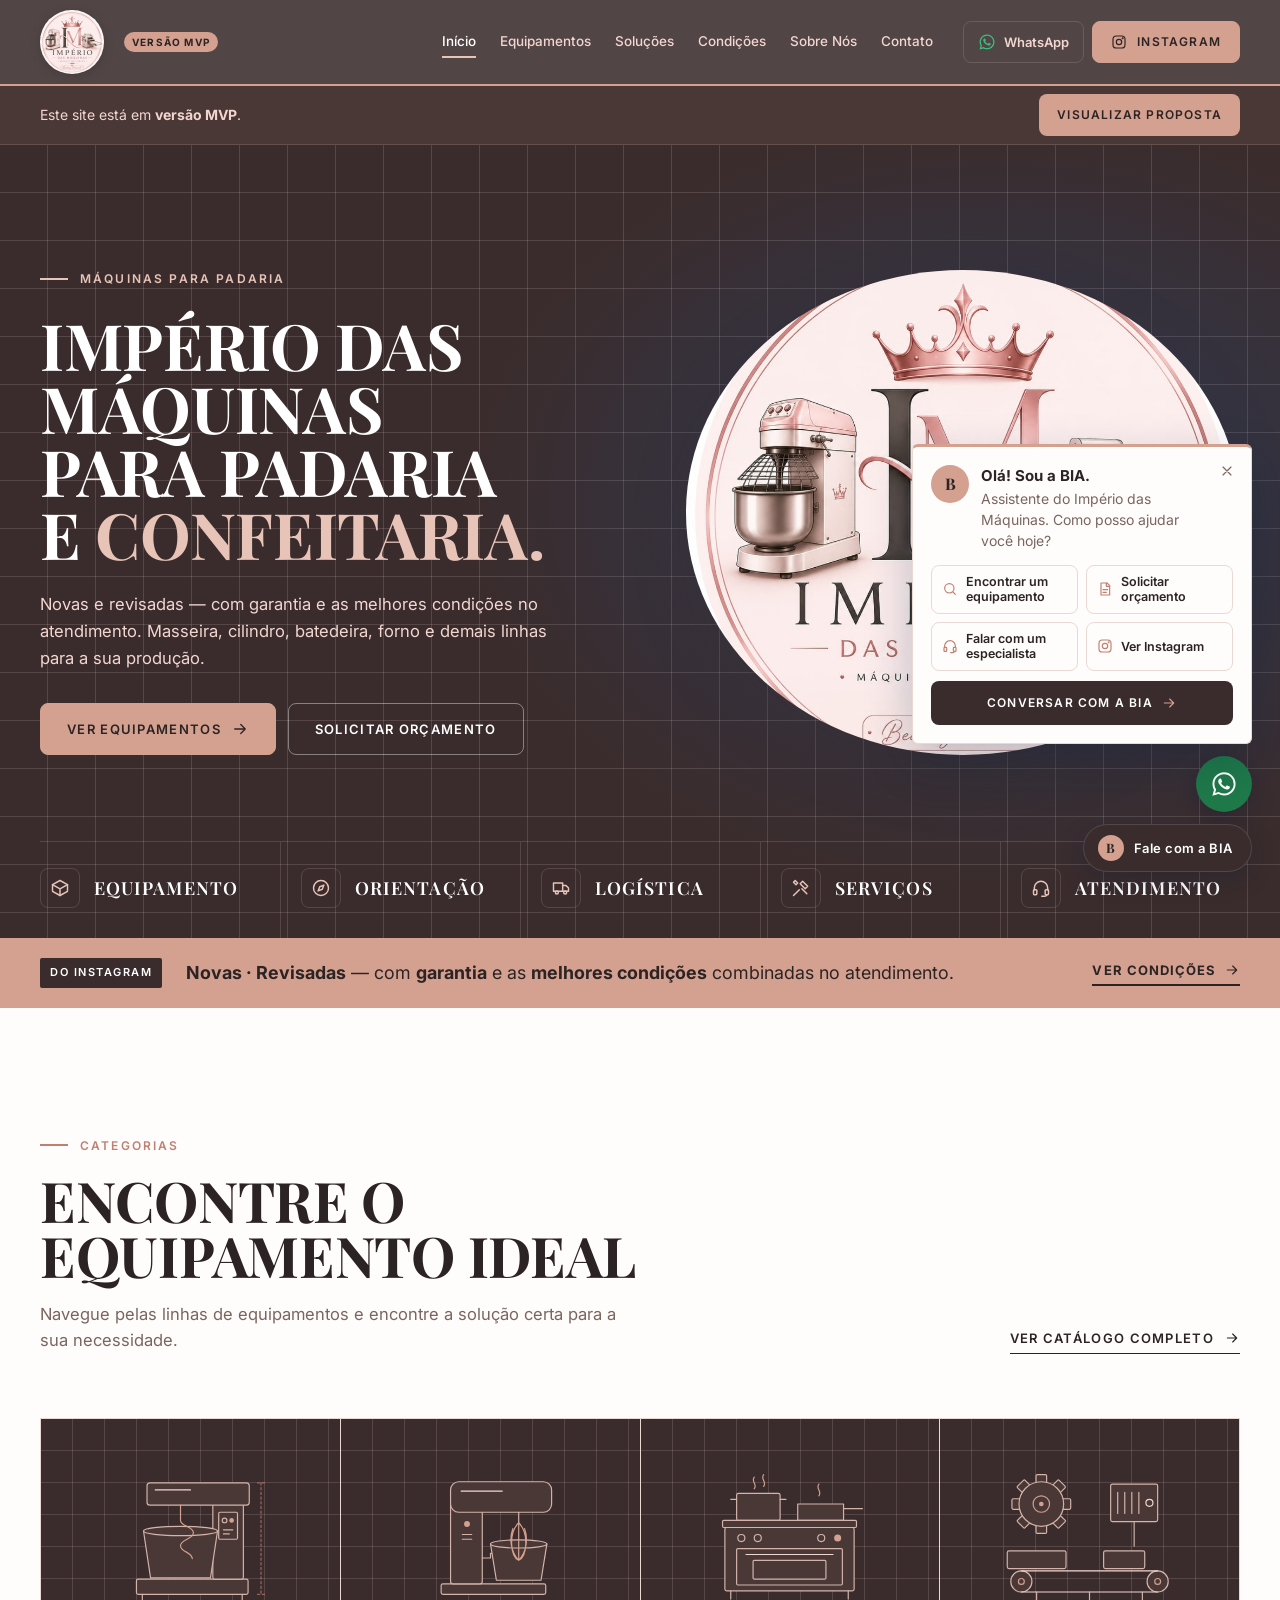
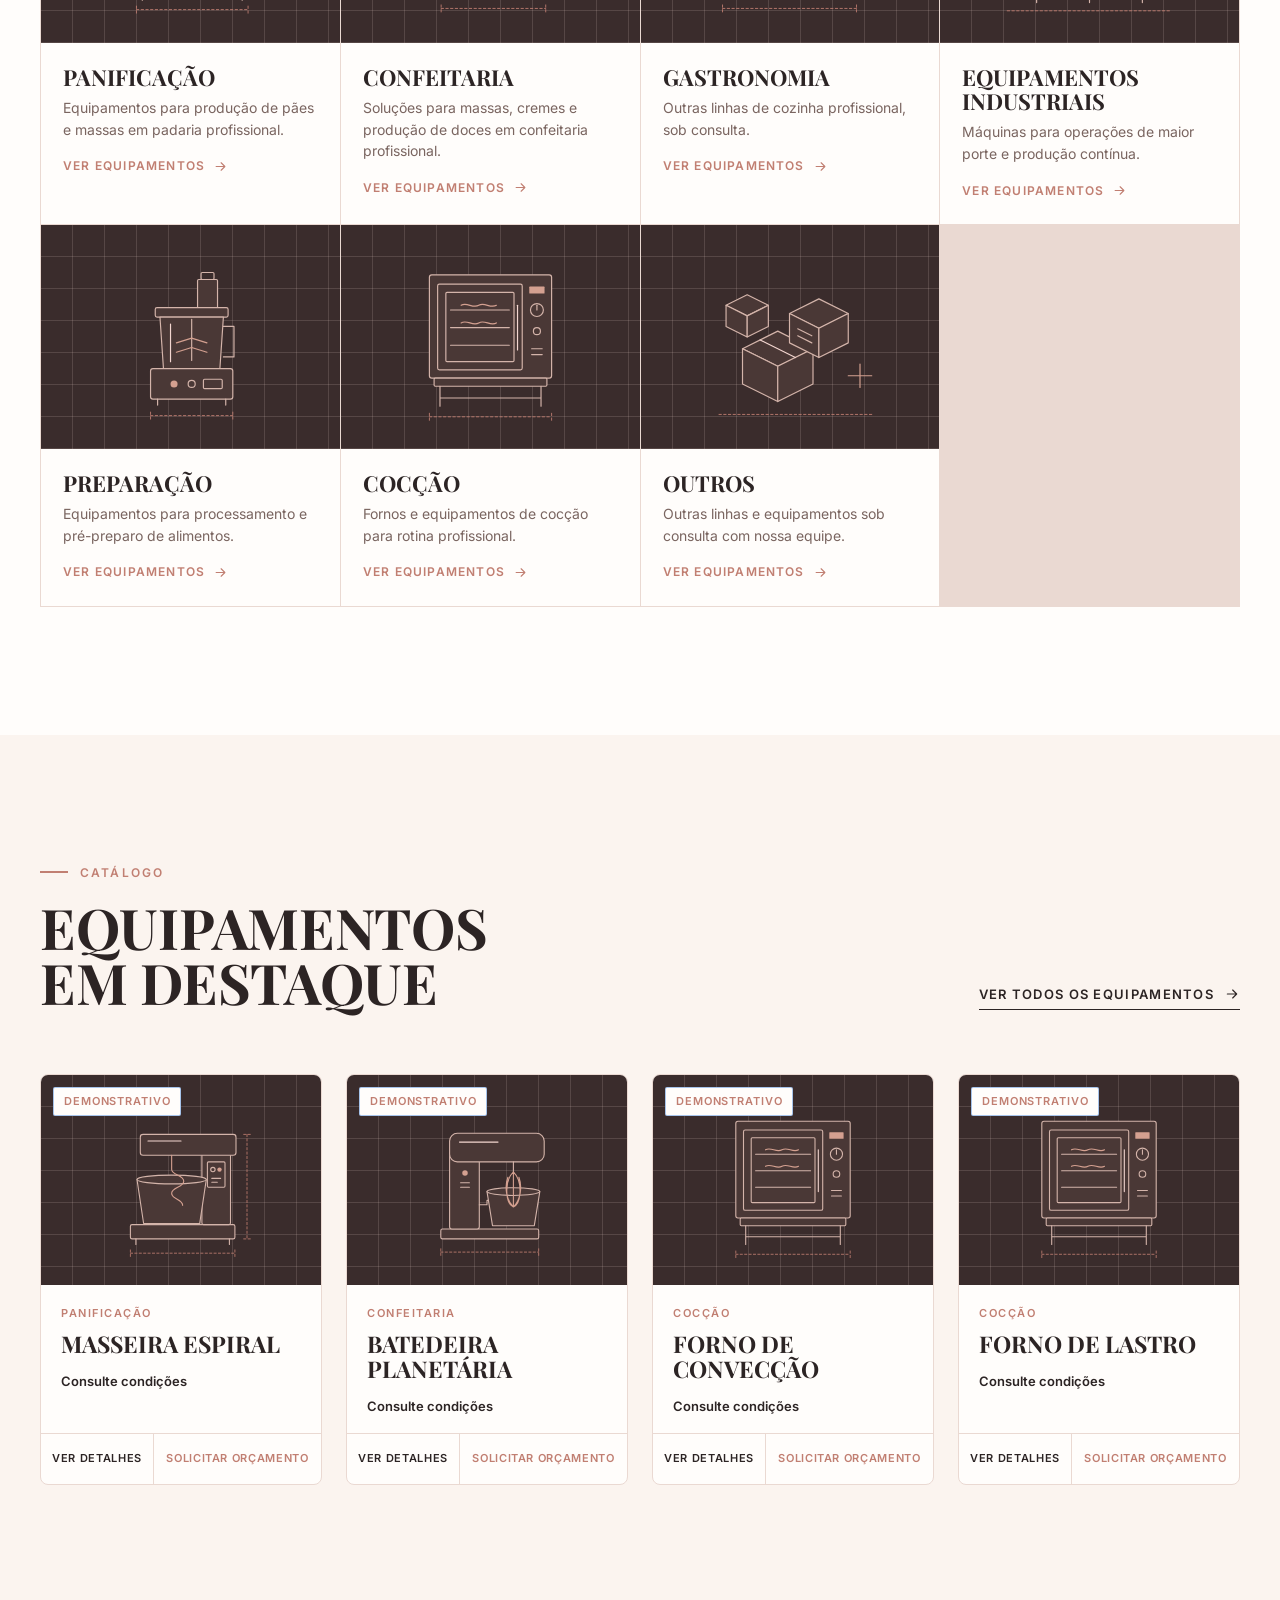
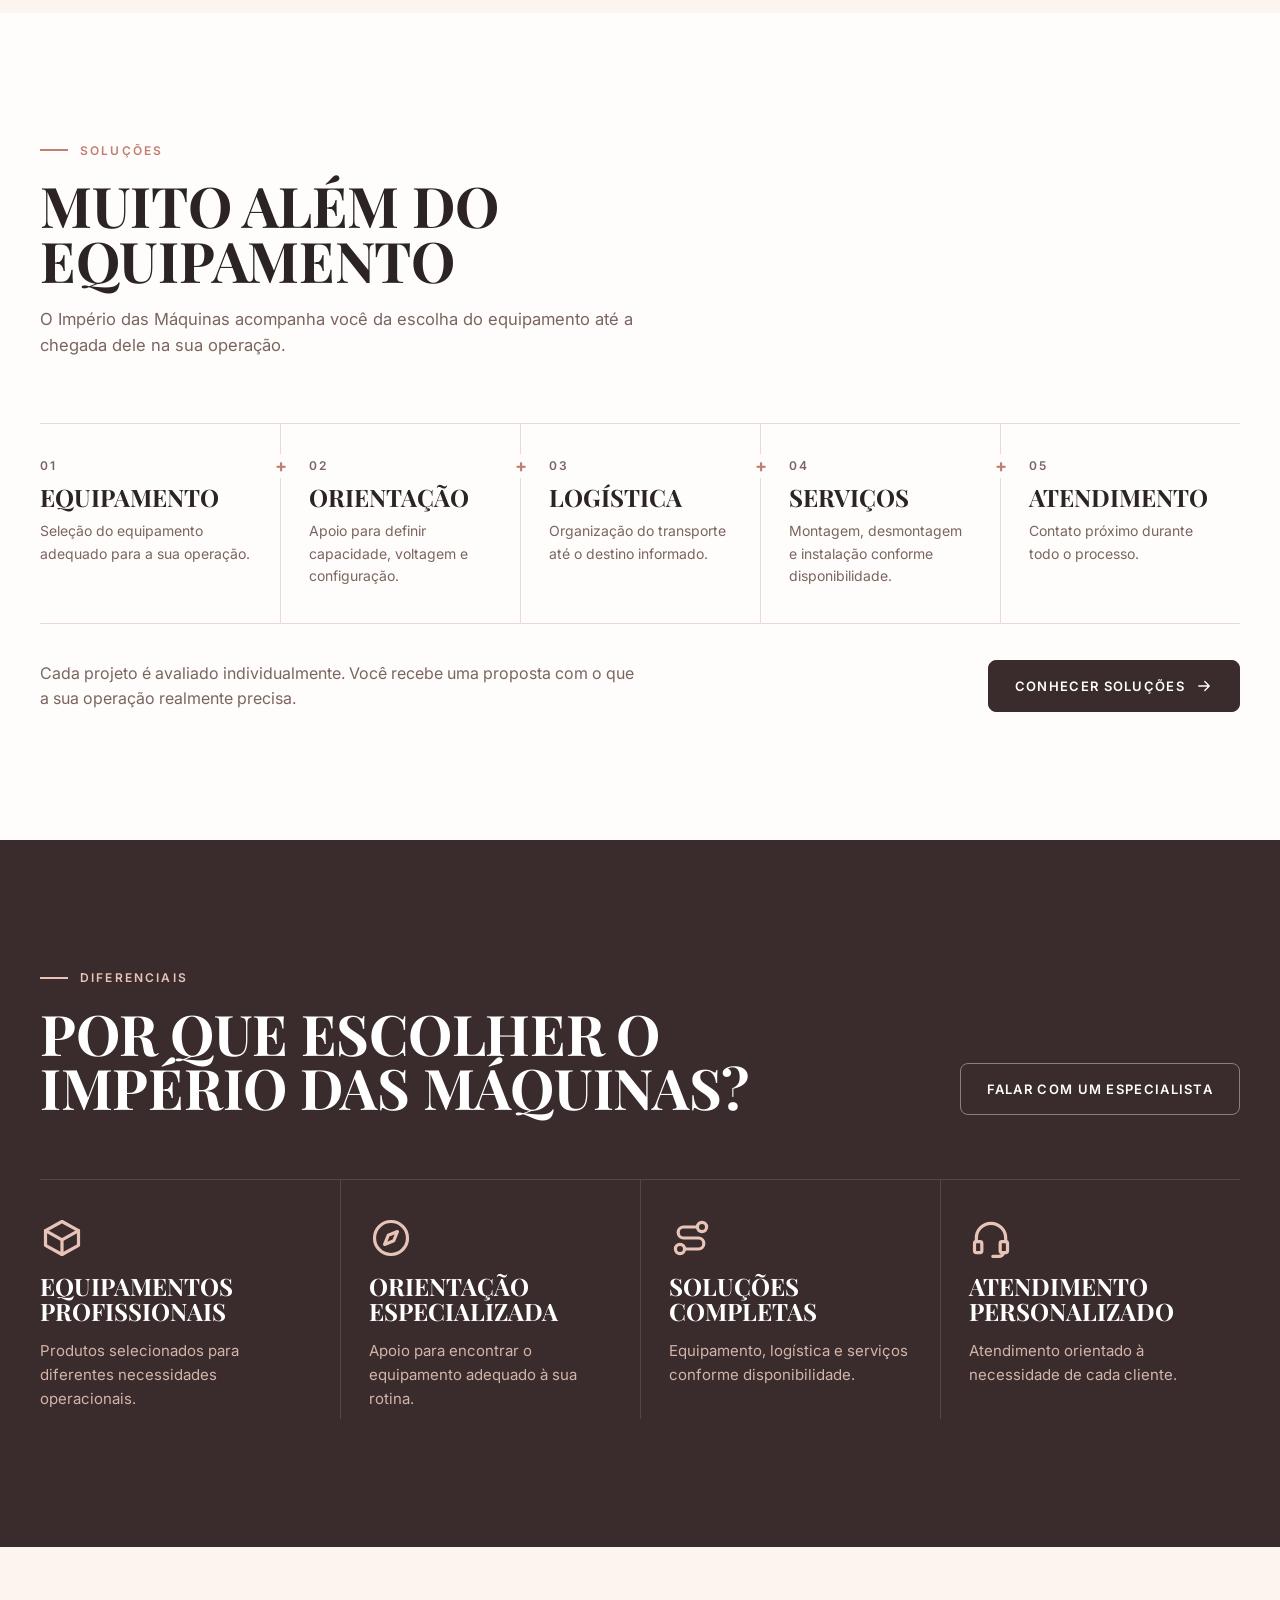
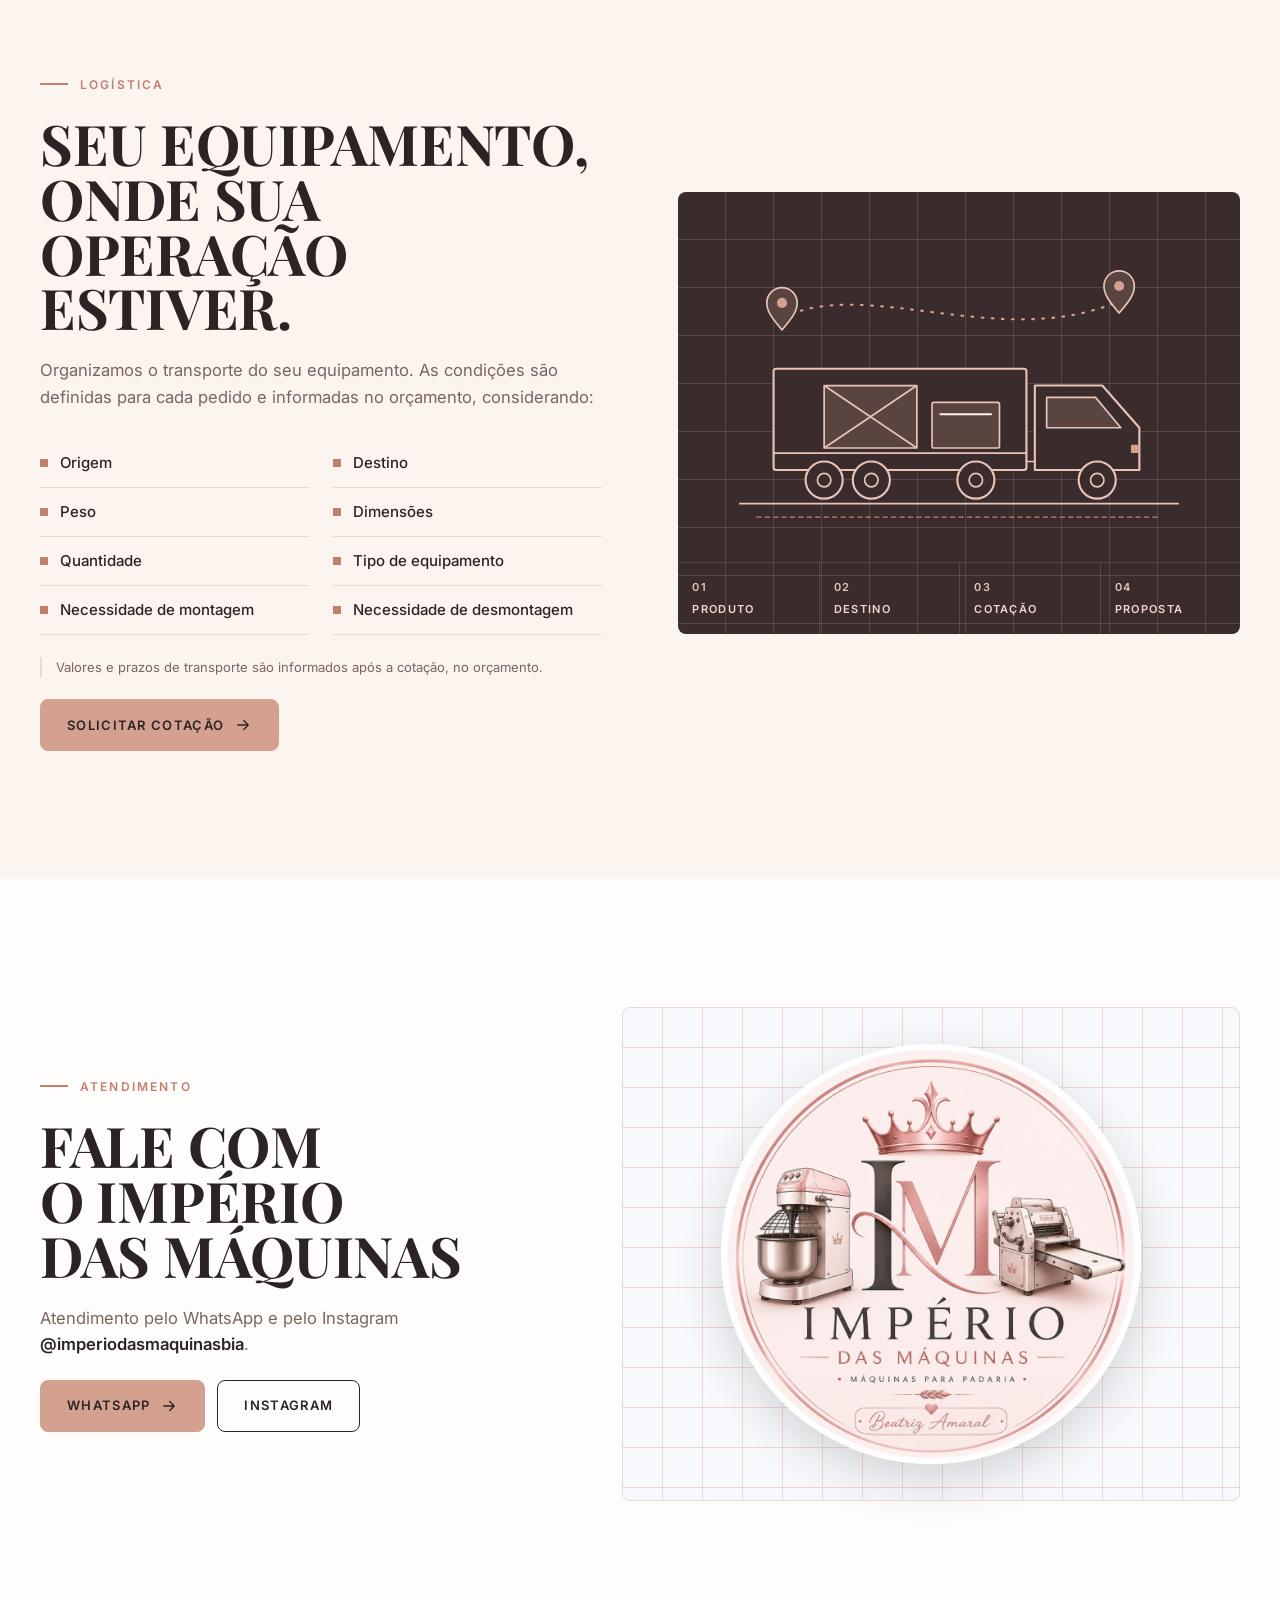
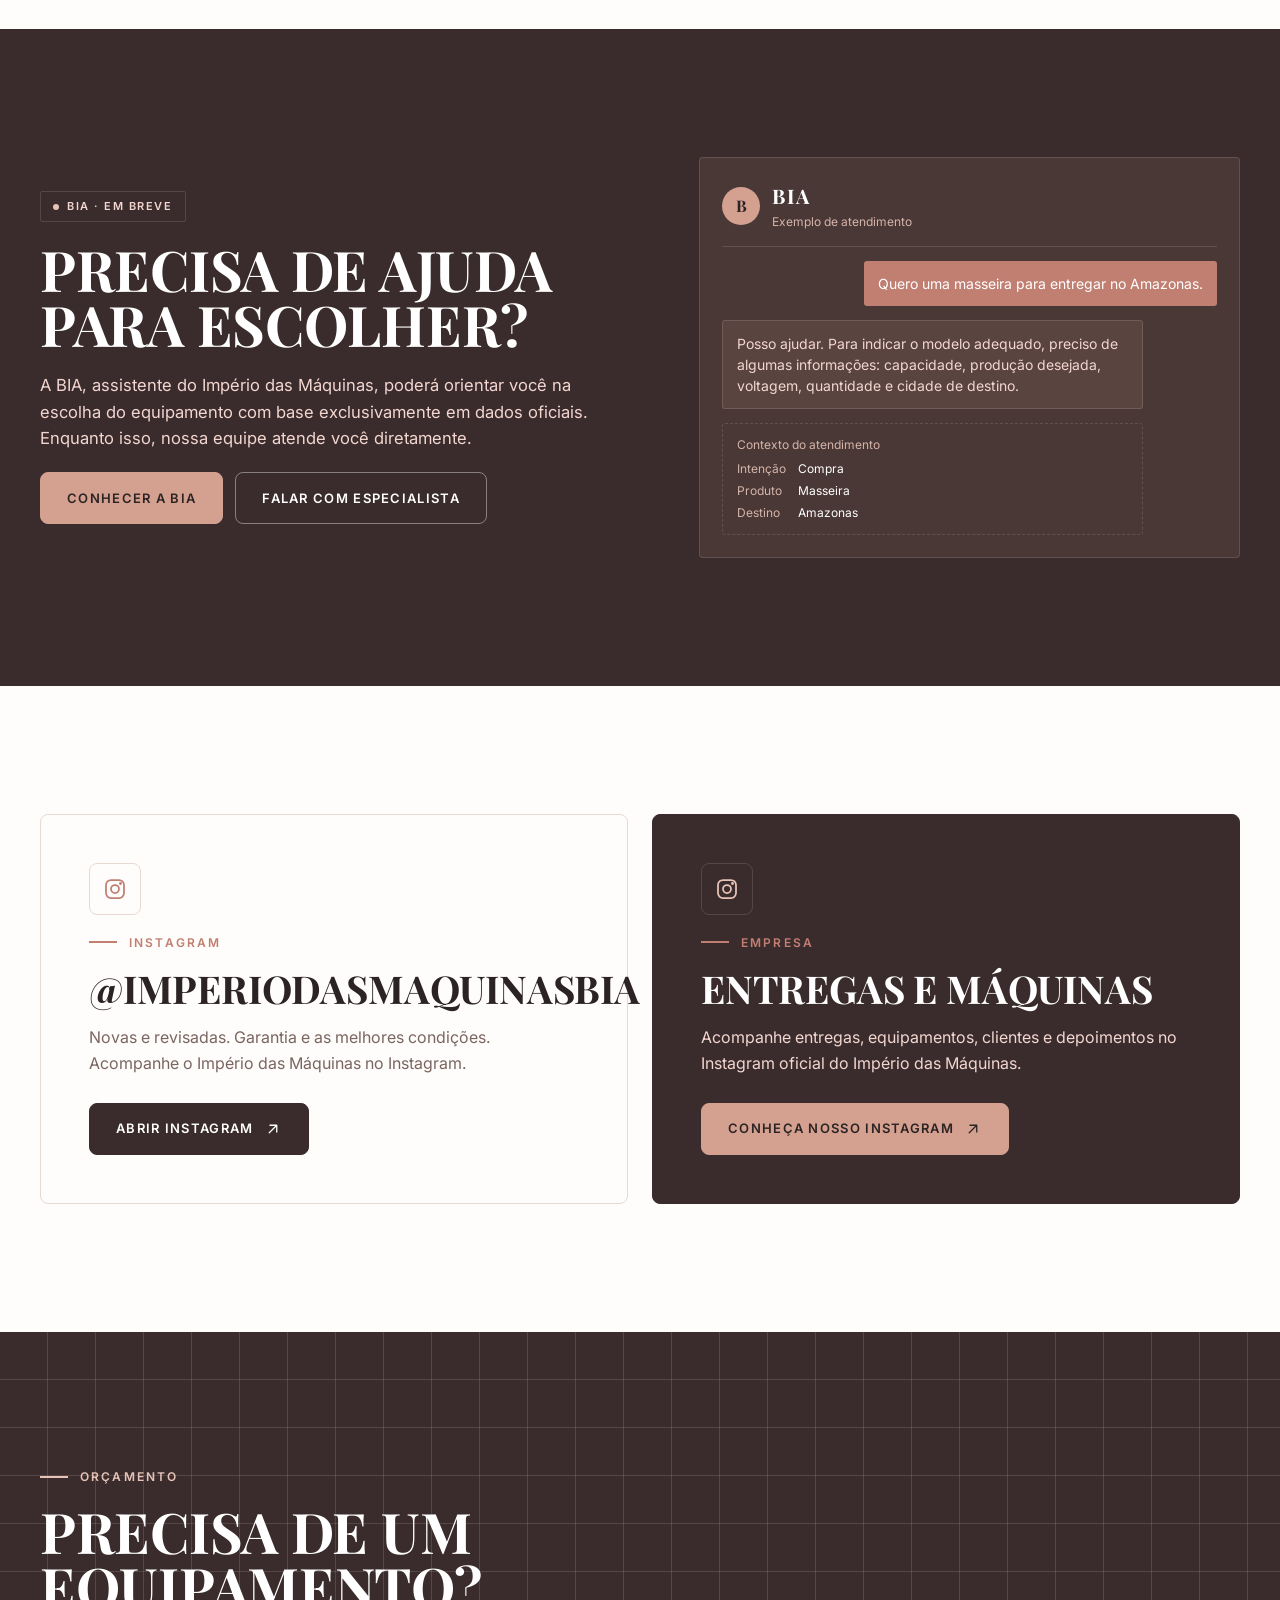
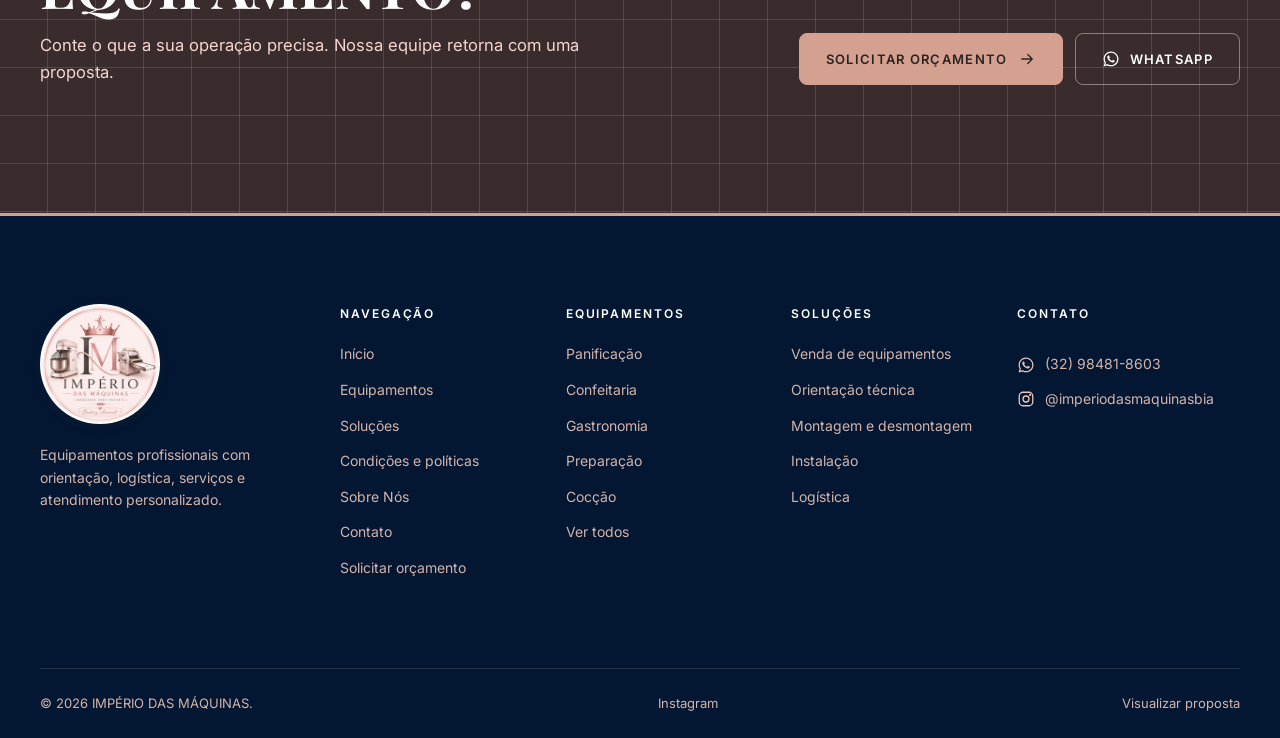
==== commit 13d5e239: "Alinha o site e a proposta à identidade da empresa. Tira o Instagram pessoal, deixa só novas e revis" ====
--- a/index.html
+++ b/index.html
@@ -4,7 +4,7 @@
   <meta charset="utf-8">
   <meta name="viewport" content="width=device-width, initial-scale=1">
   <title>Império das Máquinas | Padaria e confeitaria</title>
-  <meta name="description" content="Império das Máquinas — máquinas para padaria. Novas, seminovas e revisadas, com garantia. Beatriz Amaral. Instagram @imperiodasmaquinasbia.">
+  <meta name="description" content="Império das Máquinas — máquinas para padaria. Novas e revisadas, com garantia. Beatriz Amaral. Instagram @imperiodasmaquinasbia.">
   <meta name="theme-color" content="#c48b7c">
   <link rel="icon" href="assets/images/logo-imperio.jpg" type="image/jpeg">
   <link rel="apple-touch-icon" href="assets/images/logo-imperio.jpg">
@@ -66,7 +66,7 @@
           <div class="hero__content on-dark">
             <span class="eyebrow">Máquinas para padaria</span>
             <h1 id="hero-title" class="display h1">Império das Máquinas para padaria e <em>confeitaria.</em></h1>
-            <p class="lead">Novas, seminovas e revisadas — com garantia e as melhores condições no atendimento. Masseira, cilindro, batedeira, forno e demais linhas para a sua produção.</p>
+            <p class="lead">Novas e revisadas — com garantia e as melhores condições no atendimento. Masseira, cilindro, batedeira, forno e demais linhas para a sua produção.</p>
             <div class="btn-row">
               <a class="btn" href="pages/equipamentos.html">Ver equipamentos <span class="arrow" data-icon="arrow"></span></a>
               <a class="btn btn--ghost-light" href="pages/orcamento.html">Solicitar orçamento</a>
@@ -91,7 +91,7 @@
     <section class="paybar" aria-label="Condição de pagamento">
       <div class="container paybar__inner">
         <span class="paybar__badge">Do Instagram</span>
-        <p class="paybar__text"><strong>Novas · Seminovas · Revisadas</strong> — com <strong>garantia</strong> e as <strong>melhores condições</strong> combinadas no atendimento.</p>
+        <p class="paybar__text"><strong>Novas · Revisadas</strong> — com <strong>garantia</strong> e as <strong>melhores condições</strong> combinadas no atendimento.</p>
         <a class="paybar__link" href="pages/condicoes.html">Ver condições <span data-icon="arrow"></span></a>
       </div>
     </section>
@@ -196,7 +196,7 @@
         <div class="presence__content reveal">
           <span class="eyebrow">Atendimento</span>
           <h2 id="presence-title" class="display h2">Fale com o Império das Máquinas</h2>
-          <p class="lead">Atendimento pelo WhatsApp e pelo Instagram <strong>@imperiodasmaquinasbia</strong>, com Beatriz Amaral (<strong>@amarallbeatriz</strong>).</p>
+          <p class="lead">Atendimento pelo WhatsApp e pelo Instagram <strong>@imperiodasmaquinasbia</strong>.</p>
           <div class="btn-row">
             <a class="btn" href="pages/contato.html#canais" data-whatsapp>WhatsApp <span class="arrow" data-icon="arrow"></span></a>
             <a class="btn btn--ghost" href="https://www.instagram.com/imperiodasmaquinasbia/" data-config-link="instagram" target="_blank" rel="noopener">Instagram</a>
@@ -239,18 +239,18 @@
           <span class="panel__icon" data-icon="instagram"></span>
           <span class="eyebrow">Instagram</span>
           <h2 class="display">@imperiodasmaquinasbia</h2>
-          <p>Novas, seminovas e revisadas. Garantia e as melhores condições. Acompanhe o Império das Máquinas no Instagram.</p>
+          <p>Novas e revisadas. Garantia e as melhores condições. Acompanhe o Império das Máquinas no Instagram.</p>
           <div class="btn-row">
             <a class="btn btn--dark" href="https://www.instagram.com/imperiodasmaquinasbia/" data-config-link="instagram" target="_blank" rel="noopener">Abrir Instagram <span class="arrow" data-icon="arrow-up-right"></span></a>
           </div>
         </article>
         <article class="panel panel--dark reveal" style="--delay:.08s">
           <span class="panel__icon" data-icon="instagram"></span>
-          <span class="eyebrow">Beatriz Amaral</span>
-          <h2 class="display">@amarallbeatriz</h2>
-          <p>A marca é assinada por Beatriz Amaral. Siga também o perfil pessoal citado no Instagram da loja.</p>
+          <span class="eyebrow">Empresa</span>
+          <h2 class="display">Entregas e máquinas</h2>
+          <p>Acompanhe entregas, equipamentos, clientes e depoimentos no Instagram oficial do Império das Máquinas.</p>
           <div class="btn-row">
-            <a class="btn" href="https://www.instagram.com/amarallbeatriz/" target="_blank" rel="noopener">Ver @amarallbeatriz <span class="arrow" data-icon="arrow-up-right"></span></a>
+            <a class="btn" href="https://www.instagram.com/imperiodasmaquinasbia/" data-config-link="instagram" target="_blank" rel="noopener">Conheça nosso Instagram <span class="arrow" data-icon="arrow-up-right"></span></a>
           </div>
         </article>
       </div>
--- a/css/header.css
+++ b/css/header.css
@@ -207,3 +207,41 @@
   .brand__tag { font-size: 8.5px; letter-spacing: 0.36em; }
 }
 
+.mvp-badge {
+  flex: none;
+  font-size: 10px;
+  font-weight: 700;
+  letter-spacing: 0.12em;
+  text-transform: uppercase;
+  background: var(--c-yellow);
+  color: var(--c-on-yellow);
+  padding: 5px 8px;
+  line-height: 1;
+  border-radius: 999px;
+}
+.mvp-bar {
+  background: var(--c-graphite);
+  color: var(--c-text-dark);
+  border-bottom: 1px solid var(--c-line-dark);
+}
+.mvp-bar__inner {
+  display: flex;
+  flex-wrap: wrap;
+  align-items: center;
+  justify-content: space-between;
+  gap: 10px 16px;
+  min-height: 52px;
+  padding-block: 8px;
+}
+.mvp-bar p { margin: 0; font-size: 14px; }
+.mvp-bar .btn {
+  background: var(--c-yellow);
+  color: var(--c-on-yellow);
+  border: 0;
+}
+.mvp-bar .btn:hover { background: var(--c-yellow-hover); color: var(--c-on-yellow); }
+
+@media (max-width: 1080px) {
+  .mvp-badge { display: none; }
+}
+
